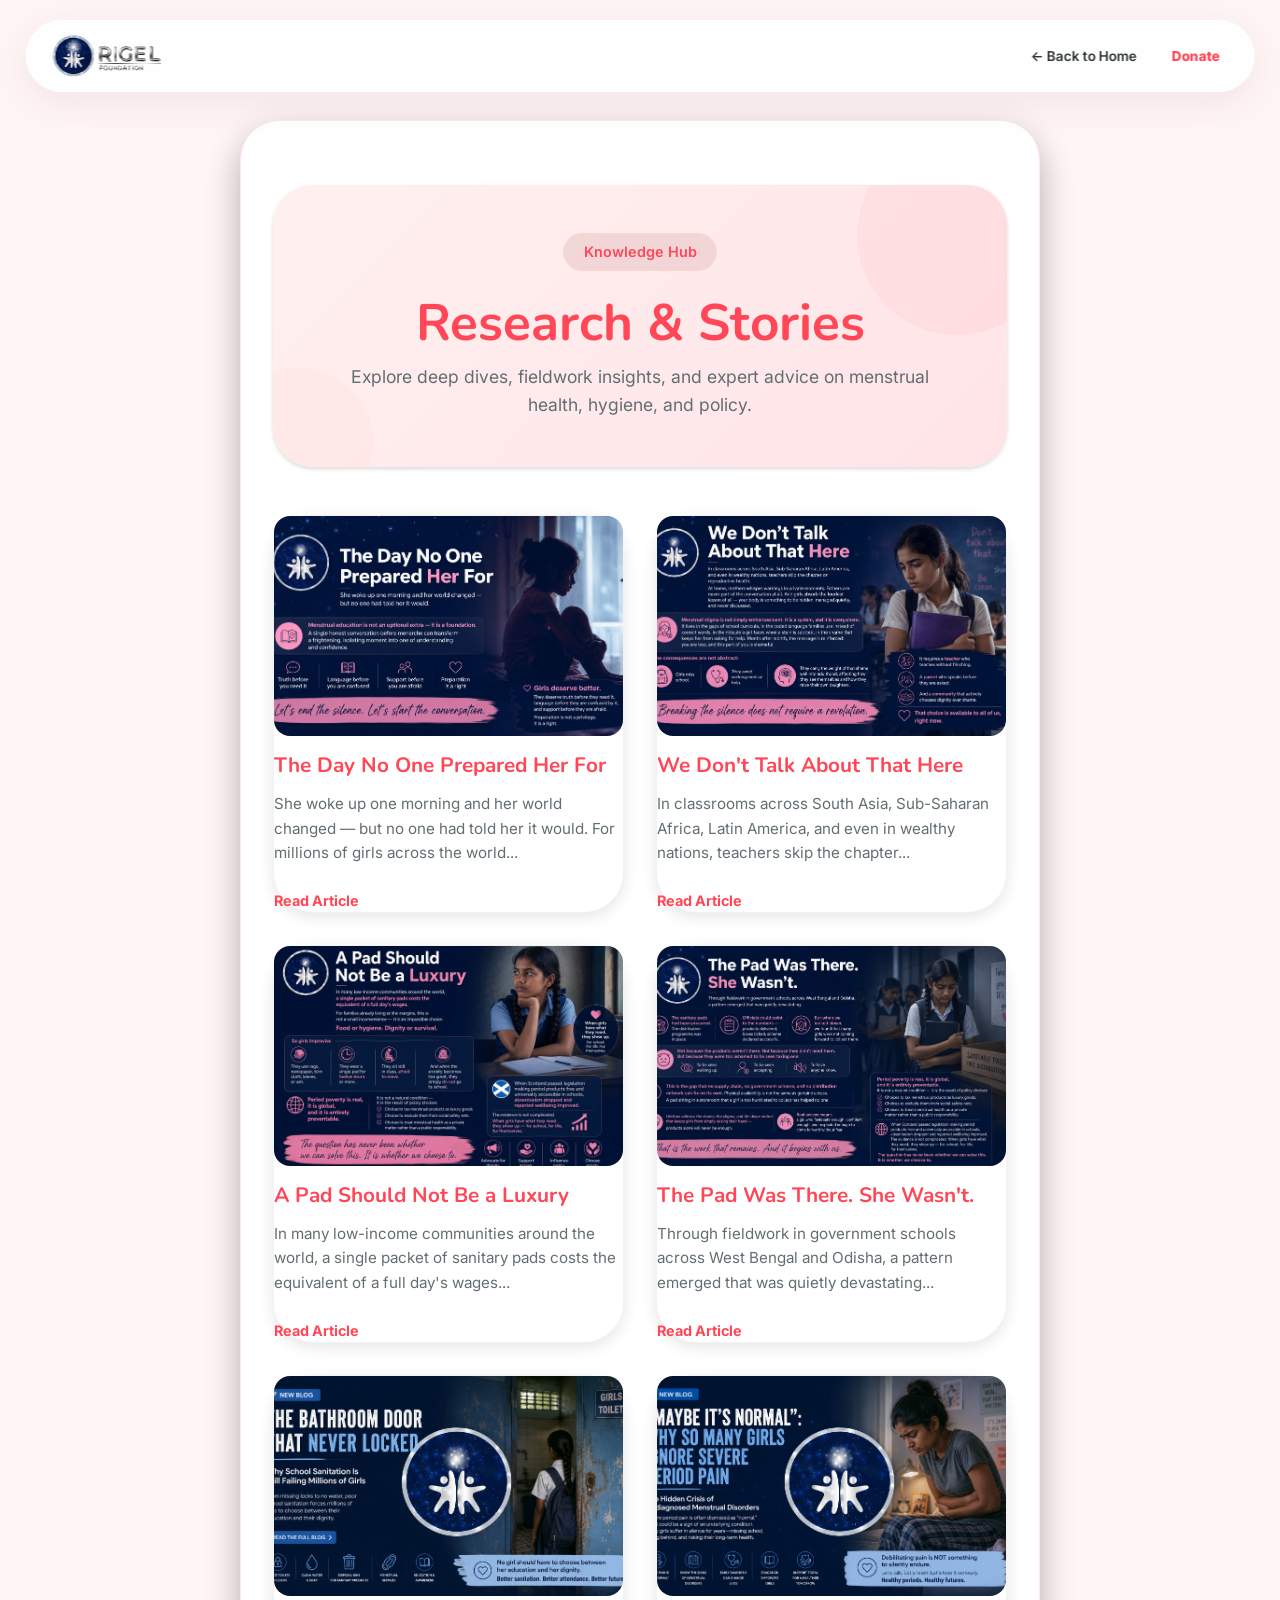
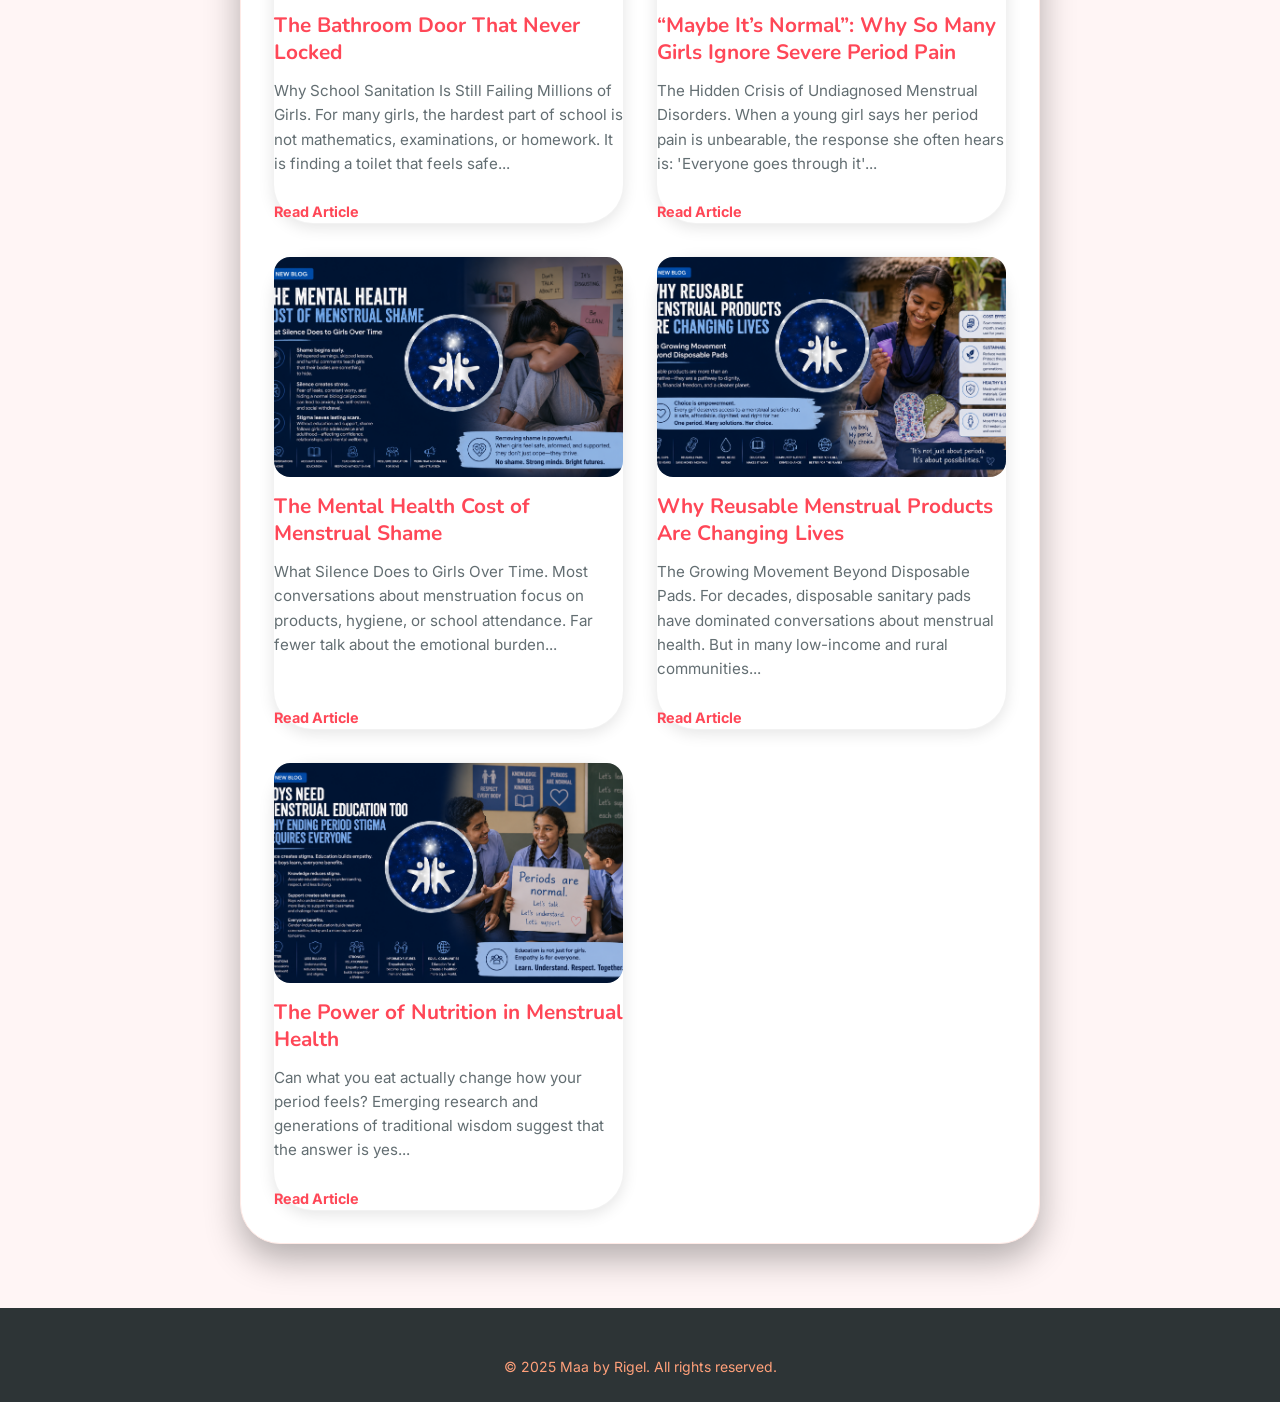
==== blog.html @ 603aa310 "Update website UI, content, and media assets" ====
<!DOCTYPE html>
<html lang="en">

<head>
  <meta charset="UTF-8">
  <meta name="viewport" content="width=device-width, initial-scale=1.0">
  <title>Blog | Maa by Rigel</title>
  <link rel="stylesheet" href="styles.css">
  <style>
    body {
      background-color: var(--color-bg);
      font-family: var(--font-family);
    }

    .blog-article {
      max-width: 800px;
      margin: 120px auto var(--space-16) auto;
      background: #fff;
      padding: var(--space-8);
      border-radius: var(--radius-xl);
      box-shadow: var(--shadow-md);
      border: 1px solid var(--red-200);
    }

    .back-link {
      display: inline-block;
      margin-bottom: var(--space-6);
      color: var(--color-text-muted);
      font-weight: 600;
      font-size: 0.95rem;
      text-decoration: none;
    }

    .back-link:hover {
      color: var(--color-crimson);
    }

    #blog-image {
      width: 100%;
      height: auto;
      max-height: 450px;
      object-fit: cover;
      border-radius: var(--radius-lg);
      margin-bottom: var(--space-6);
    }

    #blog-title {
      color: var(--color-crimson);
      font-family: var(--font-display);
      font-size: 2.5rem;
      margin-bottom: var(--space-6);
      line-height: 1.2;
    }

    #blog-content {
      line-height: 1.8;
      color: var(--color-text);
      font-size: 1.1rem;
    }

    #blog-content p {
      margin-bottom: 1.5rem;
    }

    #blog-content h3 {
      color: var(--color-crimson);
      margin-top: 2rem;
      margin-bottom: 1rem;
      font-family: var(--font-display);
    }

    #blog-content blockquote {
      border-left: 4px solid var(--color-crimson);
      margin: 2rem 0;
      font-style: italic;
      color: var(--red-900);
      font-size: 1.25rem;
      background: var(--red-50);
      padding: 1.5rem;
      border-radius: 0 var(--radius-lg) var(--radius-lg) 0;
    }

    #blog-content ul {
      margin-bottom: 1.5rem;
      padding-left: 2rem;
    }

    #blog-content li {
      margin-bottom: 0.5rem;
    }

    .drop-cap::first-letter {
      float: left;
      font-size: 3.5rem;
      line-height: 0.8;
      font-weight: 700;
      color: var(--color-crimson);
      margin-right: 0.5rem;
      margin-top: 0.2rem;
      font-family: var(--font-display);
    }

    .loading-state,
    .error-state {
      text-align: center;
      padding: var(--space-16) 0;
    }

    .error-state {
      display: none;
    }
  </style>
  <script src="https://unpkg.com/lucide@latest"></script>
</head>

<body>

  <!-- Header -->
  <header id="site-header">
    <div class="header-container">
      <a href="index.html" class="logo">
        <img src="media/Rigel%20Logo.png" alt="Rigel Logo" style="height: 64px; width: auto; object-fit: contain;">
      </a>
      <nav id="desktop-nav">
        <ul>
          <li><a href="index.html">← Back to Home</a></li>
          <li><a href="donate.html" style="color: var(--color-crimson); font-weight: 800;"><i data-lucide="heart"></i> Donate</a></li>
        </ul>
      </nav>
    </div>
  </header>

  <main>
    <article class="blog-article container">
      <a href="blog.html" id="back-to-home-link" class="back-link">← Back to All Blogs</a>

      <div id="loading" class="loading-state">
        <h2>Loading...</h2>
      </div>

      <div id="error-msg" class="error-state">
        <h2 style="color: var(--color-crimson);">Article Not Found</h2>
        <p>The blog post you're looking for doesn't exist or has been removed.</p>
        <a href="blog.html" class="btn btn-primary" style="margin-top: 1rem;">View All Blogs</a>
      </div>

      <!-- Single Blog View -->
      <div id="blog-container" style="display: none;">
        <img id="blog-image" src="" alt="Blog Cover">
        <h1 id="blog-title"></h1>
        <div id="blog-content"></div>
      </div>

      <!-- All Blogs List View -->
      <div id="all-blogs-container" style="display: none; padding-top: 2rem;">
        <div style="background: var(--gradient-hero); border-radius: var(--radius-xl); padding: var(--space-12) var(--space-6); text-align: center; margin-bottom: var(--space-12); position: relative; overflow: hidden; box-shadow: var(--shadow-sm);">
          <div style="position: relative; z-index: 2;">
            <span class="hero__badge"><i data-lucide="book-open"></i> Knowledge Hub</span>
            <h1 style="color: var(--red-800); font-family: var(--font-display); font-size: clamp(2rem, 4vw, 3.5rem); margin-bottom: var(--space-3); line-height: 1.1;">Research &amp; Stories</h1>
            <p style="color: var(--color-text-muted); font-size: 1.1rem; max-width: 600px; margin: 0 auto;">Explore deep dives, fieldwork insights, and expert advice on menstrual health, hygiene, and policy.</p>
          </div>
          <div style="position: absolute; top: -50px; right: -50px; width: 200px; height: 200px; background: rgba(255, 71, 87, 0.05); border-radius: 50%; z-index: 1;"></div>
          <div style="position: absolute; bottom: -50px; left: -50px; width: 150px; height: 150px; background: rgba(255, 160, 122, 0.05); border-radius: 50%; z-index: 1;"></div>
        </div>
        
        <div id="all-blogs-grid" style="display: grid; grid-template-columns: repeat(auto-fill, minmax(320px, 1fr)); gap: var(--space-8);">
        </div>
      </div>
    </article>
  </main>

  <!-- Footer -->
  <footer id="site-footer" style="background:var(--red-900); padding:3rem 0 1.5rem 0; color:var(--red-100);">
    <div class="container" style="text-align: center;">
      <p class="copyright">&copy; 2025 Maa by Rigel. All rights reserved.</p>
    </div>
  </footer>

  <script>
    document.addEventListener('DOMContentLoaded', async () => {
      // Use hash for routing (e.g., blog.html#1) because some local dev servers
      // drop query parameters during URL rewrites.
      const hashString = window.location.hash.substring(1);
      const blogId = parseInt(hashString);

      const loadingDiv = document.getElementById('loading');
      const errorDiv = document.getElementById('error-msg');
      const containerDiv = document.getElementById('blog-container');
      const allBlogsDiv = document.getElementById('all-blogs-container');
      const allBlogsGrid = document.getElementById('all-blogs-grid');
      const backLink = document.getElementById('back-to-home-link');

      try {
        const response = await fetch('data/blog.json');
        if (!response.ok) throw new Error('Failed to fetch blogs');

        const blogs = await response.json();

        // If no ID is provided, show ALL blogs
        if (!blogId || isNaN(blogId)) {
          backLink.style.display = 'none'; // Hide back link on main listing

          allBlogsGrid.innerHTML = blogs.map(blog => `
            <a href="blog.html#${blog.id}" onclick="setTimeout(() => window.location.reload(), 50)" class="card glassmorphism-card" style="text-align: left; text-decoration: none; display: flex; flex-direction: column; padding: var(--space-5);">
              <div style="overflow: hidden; border-radius: var(--radius-md); margin-bottom: var(--space-4);">
                <img src="${blog.image}" alt="${blog.title}" style="width: 100%; height: 220px; object-fit: cover; transition: transform 0.4s ease;" onmouseover="this.style.transform='scale(1.05)'" onmouseout="this.style.transform='scale(1)'">
              </div>
              <h3 style="color: var(--red-800); margin-bottom: 0.8rem; font-family: var(--font-display); font-size: 1.3rem; line-height: 1.3;">${blog.title}</h3>
              <p style="color: var(--color-text-muted); font-size: 0.95rem; margin-bottom: 1.5rem; flex-grow: 1; line-height: 1.6;">${blog.excerpt}</p>
              <div style="display: flex; align-items: center; gap: 0.5rem; font-weight: 700; color: var(--color-crimson); font-size: 0.9rem; margin-top: auto;">
                Read Article <span style="font-size: 1.2rem;"><i data-lucide="arrow-right"></i></span>
              </div>
            </a>
          `).join('');

          loadingDiv.style.display = 'none';
          allBlogsDiv.style.display = 'block';
          return;
        }

        // Show specific blog
        const blog = blogs.find(b => b.id === blogId);

        if (!blog) {
          loadingDiv.style.display = 'none';
          errorDiv.style.display = 'block';
          return;
        }

        // Populate content
        document.title = `${blog.title} | Maa by Rigel`;
        document.getElementById('blog-image').src = blog.image;
        document.getElementById('blog-image').alt = blog.title;
        document.getElementById('blog-title').textContent = blog.title;
        document.getElementById('blog-content').innerHTML = blog.content;

        loadingDiv.style.display = 'none';
        containerDiv.style.display = 'block';
      } catch (error) {
        console.error('Error loading blog:', error);
        loadingDiv.style.display = 'none';
        errorDiv.style.display = 'block';
      }
    });
  </script>
  <script>lucide.createIcons();</script>
</body>

</html>
---- styles.css ----
/* ===== 01. CSS Custom Properties — Warm & Playful Theme ===== */
@import url('https://fonts.googleapis.com/css2?family=Inter:wght@400;500;600;700;800;900&family=Nunito:wght@400;600;700;800;900&display=swap');

:root {
  /* Brighter, friendlier colors for children */
  --color-crimson: #FF4757;
  /* Watermelon/Cherry Red - very warm and catchy */
  --color-sand: #FFA07A;
  /* Soft Salmon/Peach */
  --color-pearl: #FFF5F5;
  /* Very soft pink-tinted white */
  --color-obsidian: #2D3436;
  /* Softer black */

  /* Map old red variables to new playful theme */
  --red-900: #2D3436;
  --red-800: #FF4757;
  --red-700: #FF6B81;
  --red-600: #FFA07A;
  --red-500: #FFA07A;
  --red-400: #FFA07A;
  --red-300: #FFD4CC;
  --red-200: #FFEAE6;
  --red-100: #FFF5F5;
  --red-50: #FFF9F9;

  --color-primary: var(--color-crimson);
  --color-primary-dark: #FF1E3C;
  --color-primary-light: #FF6B81;
  --color-accent: var(--color-sand);

  --color-bg: var(--color-pearl);
  --color-surface: #ffffff;
  --color-text: var(--color-obsidian);
  --color-text-muted: #636E72;
  --color-border: #FFEAE6;
  --color-success: #2ED573;
  --color-secondary: #1E90FF;
  /* Friendly Blue */

  --gradient-hero: linear-gradient(135deg, #FFF0F0 0%, #FFE4E6 100%);
  --gradient-primary: linear-gradient(135deg, #FF4757, #FF6B81);
  --gradient-dark: linear-gradient(135deg, #2D3436, #636E72);
  --gradient-card: linear-gradient(145deg, #ffffff, #FFF9F9);

  --font-family: 'Inter', system-ui, sans-serif;
  --font-display: 'Nunito', sans-serif;
  /* Super friendly, rounded font */

  --space-1: 0.25rem;
  --space-2: 0.5rem;
  --space-3: 0.75rem;
  --space-4: 1rem;
  --space-6: 1.5rem;
  --space-8: 2rem;
  --space-12: 3rem;
  --space-16: 4rem;

  --radius-sm: 0.5rem;
  --radius-md: 1rem;
  --radius-lg: 1.5rem;
  --radius-xl: 2.5rem;
  --radius-full: 9999px;
  /* More rounded, bubbly corners */

  --shadow-sm: 0 2px 4px rgba(0, 0, 0, .15);
  --shadow-md: 0 15px 35px rgba(0, 0, 0, .3);
  --shadow-hover: 0 25px 50px rgba(0, 0, 0, .45), 0 0 25px rgba(255, 71, 87, 0.3);
  --shadow-card: 0 4px 15px rgba(0, 0, 0, .1);

  --transition-fast: 150ms ease;
  --transition-base: 300ms ease;
}

/* ===== 02. Reset & Base ===== */
*,
*::before,
*::after {
  margin: 0;
  padding: 0;
  box-sizing: border-box;
}

html {
  scroll-behavior: smooth;
  font-family: var(--font-family);
  color: var(--color-text);
  background-color: var(--color-bg);
  line-height: 1.6;
}

body {
  overflow-x: hidden;
}

a {
  text-decoration: none;
  color: inherit;
}

ul {
  list-style: none;
}

img,
svg {
  max-width: 100%;
  display: inline-block;
  vertical-align: middle;
}

.container {
  max-width: 1200px;
  margin: 0 auto;
  padding: 0 var(--space-4);
}

.section {
  padding: 5.5rem 0;
  scroll-margin-top: 160px;
}

.bg-soft {
  background-color: var(--red-50);
}

.bg-primary {
  background: var(--gradient-dark);
  color: #fff;
}

.bg-red-light {
  background-color: var(--red-100);
}

.text-white {
  color: #fff;
}

.hidden {
  display: none !important;
}

/* ===== 03. Typography ===== */
h1,
h2,
h3,
h4 {
  font-weight: 700;
  line-height: 1.2;
  margin-bottom: var(--space-4);
}

h1 {
  font-family: var(--font-display);
  font-size: clamp(2.2rem, 5vw, 4rem);
  color: var(--red-800);
}

h2 {
  font-size: clamp(1.75rem, 4vw, 2.75rem);
  color: var(--color-text);
  text-align: center;
}

h3 {
  font-size: 1.25rem;
}

.section-title {
  margin-bottom: var(--space-2);
}

.section-subtitle {
  text-align: center;
  color: var(--color-text-muted);
  max-width: 650px;
  margin: 0 auto var(--space-8) auto;
  font-size: 1.1rem;
}

.link-source {
  display: block;
  text-align: center;
  color: var(--color-primary);
  font-weight: 600;
  margin-bottom: var(--space-8);
  font-size: 0.9rem;
}

.link-source:hover {
  text-decoration: underline;
}

/* ===== 04. Buttons ===== */
.btn {
  display: inline-flex;
  align-items: center;
  justify-content: center;
  padding: 0.875rem 1.75rem;
  border-radius: var(--radius-full);
  font-family: var(--font-display);
  font-weight: 700;
  cursor: pointer;
  transition: all 0.4s cubic-bezier(0.175, 0.885, 0.32, 1.275);
  border: none;
  font-size: 1.1rem;
  gap: 0.5rem;
  letter-spacing: 0.5px;
}

.btn-primary {
  background: var(--gradient-primary);
  color: #fff;
  box-shadow: var(--shadow-md);
}

.btn-primary:hover {
  transform: translateY(-4px) scale(1.05);
  box-shadow: var(--shadow-hover);
}

.btn-secondary {
  background: var(--color-secondary);
  color: #fff;
  box-shadow: var(--shadow-sm);
}

.btn-secondary:hover {
  background: #187BCD;
  transform: translateY(-4px) scale(1.05);
  box-shadow: var(--shadow-md);
}

.btn-ghost {
  background: transparent;
  color: var(--color-primary);
  border: 2px solid var(--color-primary);
}

.btn-ghost:hover {
  background: var(--color-primary);
  color: #fff;
}

.btn-white {
  background: #fff;
  color: var(--red-700);
  font-weight: 700;
}

.btn-white:hover {
  background: var(--red-50);
  transform: translateY(-2px);
  box-shadow: var(--shadow-md);
}

.btn-sm {
  padding: 0.45rem 1rem;
  font-size: 0.875rem;
}

/* ===== 05. Badge ===== */
.badge {
  display: inline-block;
  padding: 0.25rem 0.75rem;
  background: var(--red-100);
  border-radius: var(--radius-full);
  font-size: 0.8rem;
  font-weight: 600;
  color: var(--red-700);
  box-shadow: var(--shadow-sm);
}

/* Utilities */
.mt-4 {
  margin-top: var(--space-8);
}

.mt-6 {
  margin-top: var(--space-12);
}

.text-center {
  text-align: center;
}

/* ===== 06. Glass / Cards ===== */
.glass-panel {
  background: rgba(255, 255, 255, .12);
  backdrop-filter: blur(14px);
  -webkit-backdrop-filter: blur(14px);
  border: 1px solid rgba(255, 255, 255, .25);
  border-radius: var(--radius-lg);
  padding: var(--space-6);
  box-shadow: 0 8px 32px rgba(127, 29, 29, .2);
}

.glassmorphism-card {
  background: rgba(255, 255, 255, .85);
  backdrop-filter: blur(10px);
  -webkit-backdrop-filter: blur(10px);
  border: 1px solid rgba(255, 255, 255, .6);
  box-shadow: 0 4px 20px rgba(220, 38, 38, .08);
}

.glassmorphism-card:hover {
  background: #fff;
  transform: translateY(-8px) scale(1.02);
  box-shadow: var(--shadow-hover);
}

.grid {
  display: grid;
  grid-template-columns: repeat(auto-fit, minmax(300px, 1fr));
  gap: 2.5rem;
}

.card {
  background: var(--color-surface);
  border-radius: var(--radius-xl);
  padding: var(--space-8);
  box-shadow: var(--shadow-card);
  transition: all 0.4s cubic-bezier(0.175, 0.885, 0.32, 1.275);
  border: 1px solid rgba(0, 0, 0, 0.05);
}

.card:hover {
  transform: translateY(-8px);
  box-shadow: 0 20px 40px rgba(113, 0, 20, 0.12);
  border-color: rgba(179, 143, 111, 0.3);
}

/* Gradient Text Utility */
.text-gradient,
.section-title {
  background: linear-gradient(135deg, var(--color-crimson), #e63946);
  -webkit-background-clip: text;
  -webkit-text-fill-color: transparent;
}

/* Floating Animation Utility */
@keyframes softFloat {
  0% {
    transform: translateY(0px);
  }

  50% {
    transform: translateY(-8px);
  }

  100% {
    transform: translateY(0px);
  }
}

.float-anim,
.glance-icon,
.join-icon,
.pillar-icon {
  animation: softFloat 4s ease-in-out infinite;
}

/* Pulse Button Glow */
@keyframes pulseGlow {
  0% {
    box-shadow: 0 0 0 0 rgba(113, 0, 20, 0.4);
  }

  70% {
    box-shadow: 0 0 0 15px rgba(113, 0, 20, 0);
  }

  100% {
    box-shadow: 0 0 0 0 rgba(113, 0, 20, 0);
  }
}

.btn-primary.pulse {
  animation: pulseGlow 2.5s infinite;
}

.icon-wrap {
  font-size: 2.75rem;
  margin-bottom: var(--space-4);
  text-align: center;
}

/* ===== 07. Header (Floating Pill) ===== */
#site-header {
  position: fixed;
  top: 20px;
  left: 50%;
  transform: translateX(-50%);
  width: 96%;
  max-width: 1450px;
  background: rgba(255, 255, 255, 0.85);
  backdrop-filter: blur(20px);
  -webkit-backdrop-filter: blur(20px);
  z-index: 1000;
  box-shadow: 0 10px 40px rgba(113, 0, 20, 0.08);
  border: 1px solid rgba(255, 255, 255, 0.6);
  border-radius: 50px;
  transition: all var(--transition-base);
}

.header-container {
  display: flex;
  align-items: center;
  justify-content: space-between;
  height: 70px;
  padding: 0 var(--space-6);
}

.logo {
  display: flex;
  align-items: center;
  gap: var(--space-2);
  font-size: 1.3rem;
  font-weight: 800;
  color: var(--red-700);
  font-family: var(--font-display);
  flex-shrink: 0;
}

.logo svg {
  color: var(--red-600);
}

#desktop-nav ul {
  list-style: none;
  display: flex;
  gap: 1rem;
  margin: 0;
  padding: 0;
  align-items: center;
  white-space: nowrap;
}

#desktop-nav a {
  text-decoration: none;
  color: var(--color-obsidian);
  font-weight: 600;
  font-size: 0.85rem;
  transition: color var(--transition-base);
  padding: 0.4rem 0.6rem;
  border-radius: 20px;
}

#desktop-nav a:hover,
#desktop-nav a.active-nav-link {
  color: var(--color-crimson);
  background: var(--red-50);
}

#desktop-nav a.nav-highlight {
  color: #fff;
  background: var(--gradient-primary);
  padding: 0.4rem 1.2rem;
  border-radius: var(--radius-full);
  box-shadow: var(--shadow-sm);
  margin-left: 0.5rem;
}

#desktop-nav a.nav-highlight:hover {
  transform: translateY(-2px);
  box-shadow: var(--shadow-md);
  background: var(--color-crimson);
}

.header-controls {
  display: flex;
  align-items: center;
  gap: var(--space-4);
  flex-shrink: 0;
}

#lang-selector {
  padding: 0.4rem 1rem;
  border-radius: 20px;
  border: 1px solid var(--red-200);
  background: rgba(255, 255, 255, 0.8);
  font-family: inherit;
  font-size: 0.9rem;
  font-weight: 600;
  cursor: pointer;
  outline: none;
  color: var(--color-crimson);
  transition: all var(--transition-fast);
}

#lang-selector:hover {
  background: var(--red-50);
  border-color: var(--color-crimson);
}

#menu-toggle {
  display: none;
  background: none;
  border: none;
  cursor: pointer;
  width: 30px;
  height: 24px;
  position: relative;
  z-index: 1001;
}

#menu-toggle .bar {
  display: block;
  width: 100%;
  height: 2px;
  background-color: var(--red-700);
  transition: all var(--transition-base);
  position: absolute;
  left: 0;
  border-radius: 2px;
}

#menu-toggle .bar:nth-child(1) {
  top: 0;
}

#menu-toggle .bar:nth-child(2) {
  top: 11px;
}

#menu-toggle .bar:nth-child(3) {
  top: 22px;
}

#menu-toggle[aria-expanded="true"] .bar:nth-child(1) {
  transform: rotate(45deg);
  top: 11px;
}

#menu-toggle[aria-expanded="true"] .bar:nth-child(2) {
  opacity: 0;
}

#menu-toggle[aria-expanded="true"] .bar:nth-child(3) {
  transform: rotate(-45deg);
  top: 11px;
}

#mobile-menu {
  position: fixed;
  top: 100px;
  left: 20px;
  width: calc(100% - 40px);
  max-height: calc(100vh - 120px);
  overflow-y: auto;
  background: rgba(255, 255, 255, 0.95);
  backdrop-filter: blur(20px);
  padding: var(--space-8);
  flex-direction: column;
  gap: var(--space-6);
  box-shadow: var(--shadow-hover);
  border: 1px solid rgba(255, 255, 255, 0.6);
  border-radius: 24px;
  z-index: 999;
}

#mobile-menu:not(.hidden) {
  display: flex;
}

#mobile-menu a {
  font-size: 1.5rem;
  font-weight: 700;
  color: var(--red-800);
  text-align: center;
}

/* ===== 08. Hero ===== */
.hero {
  min-height: 100vh;
  display: flex;
  align-items: center;
  justify-content: center;
  text-align: center;
  background: var(--gradient-hero);
  padding-top: 100px;
  padding-bottom: 6rem;
  /* Space for SVG wave */
  position: relative;
  overflow: hidden;
}

.hero::before {
  content: '';
  position: absolute;
  inset: 0;
  background: radial-gradient(ellipse 80% 60% at 50% 0%, rgba(220, 38, 38, .08) 0%, transparent 70%);
  pointer-events: none;
}

.custom-shape-divider-bottom {
  position: absolute;
  bottom: 0;
  left: 0;
  width: 100%;
  overflow: hidden;
  line-height: 0;
  transform: rotate(180deg);
}

.custom-shape-divider-bottom svg {
  position: relative;
  display: block;
  width: calc(100% + 1.3px);
  height: 90px;
}

.custom-shape-divider-bottom .shape-fill {
  fill: var(--color-bg);
}

/* floating petals */
.hero-shapes {
  position: absolute;
  inset: 0;
  pointer-events: none;
  overflow: hidden;
}

.shape {
  position: absolute;
  border-radius: var(--radius-full);
  opacity: 0.6;
  filter: blur(40px);
  animation: floatPlayful 8s ease-in-out infinite;
}

.shape-1 {
  width: 320px;
  height: 320px;
  background: var(--color-crimson);
  top: -80px;
  left: -60px;
  animation-delay: 0s;
}

.shape-2 {
  width: 200px;
  height: 200px;
  background: var(--color-sand);
  bottom: 10%;
  right: -40px;
  animation-delay: 2s;
}

.shape-3 {
  width: 140px;
  height: 140px;
  background: var(--color-secondary);
  top: 30%;
  right: 15%;
  animation-delay: 4s;
}

@keyframes floatPlayful {

  0%,
  100% {
    transform: translateY(0) rotate(0deg) scale(1);
  }

  50% {
    transform: translateY(-25px) rotate(8deg) scale(1.1);
  }
}

.hero__content {
  max-width: 820px;
  padding: 0 var(--space-4);
  position: relative;
  z-index: 1;
}

.hero__badge {
  display: inline-block;
  padding: 0.4rem 1.2rem;
  background: rgba(127, 29, 29, .1);
  border: 1px solid var(--red-300);
  border-radius: var(--radius-full);
  font-size: 0.9rem;
  font-weight: 600;
  color: var(--red-800);
  margin-bottom: var(--space-6);
  backdrop-filter: blur(4px);
}

.hero__subtext {
  font-size: 1.2rem;
  color: var(--color-text-muted);
  margin-bottom: var(--space-8);
  max-width: 620px;
  margin-left: auto;
  margin-right: auto;
}

.hero__cta {
  display: flex;
  flex-wrap: wrap;
  gap: var(--space-4);
  justify-content: center;
  margin-bottom: var(--space-8);
}

.hero__tagline {
  display: flex;
  justify-content: center;
  align-items: center;
  gap: 0.5rem;
  font-weight: 600;
  color: var(--red-700);
  font-size: 1.05rem;
}

.hero__tagline svg {
  fill: currentColor;
}

/* stats strip */
.hero-stats {
  display: flex;
  flex-wrap: wrap;
  justify-content: center;
  gap: 2.5rem;
  margin-top: var(--space-12);
  padding: 2rem 1.5rem;
  background: rgba(255, 255, 255, .7);
  border-radius: var(--radius-xl);
  backdrop-filter: blur(8px);
  border: 1px solid var(--red-200);
}

.hero-stat {
  text-align: center;
  min-width: 140px;
}

.hero-stat-num {
  font-size: 2rem;
  font-weight: 800;
  color: var(--red-700);
  font-family: var(--font-display);
  line-height: 1;
}

.hero-stat-label {
  font-size: 0.8rem;
  color: var(--color-text-muted);
  font-weight: 500;
  margin-top: 0.2rem;
}

/* ===== 09. PDF Insights Section ===== */
.insights-pdf-section {
  padding: var(--space-16) 0;
  background: #fff;
}

.insights-tabs {
  display: flex;
  flex-wrap: wrap;
  gap: var(--space-2);
  justify-content: center;
  margin-bottom: var(--space-8);
}

.tab-btn {
  padding: 0.6rem 1.4rem;
  border-radius: var(--radius-full);
  border: 2px solid var(--red-300);
  background: #fff;
  color: var(--red-700);
  font-weight: 600;
  font-size: 0.9rem;
  cursor: pointer;
  transition: all var(--transition-base);
}

.tab-btn:hover {
  background: #fff;
  color: var(--color-crimson);
  border-color: var(--color-crimson);
  box-shadow: var(--shadow-sm);
}

.tab-panel {
  display: none;
}

.tab-panel.active {
  display: block;
}

.pdf-insight-hero {
  background: var(--gradient-primary);
  border-radius: var(--radius-xl);
  padding: var(--space-12) var(--space-8);
  color: #fff;
  margin-bottom: var(--space-8);
  position: relative;
  overflow: hidden;
}

.pdf-insight-hero::after {
  content: '';
  position: absolute;
  right: -60px;
  top: -60px;
  width: 280px;
  height: 280px;
  background: rgba(255, 255, 255, .08);
  border-radius: 50%;
}

.pdf-insight-hero h3 {
  font-family: var(--font-display);
  font-size: clamp(1.5rem, 3vw, 2.2rem);
  color: #fff;
  margin-bottom: var(--space-4);
}

.pdf-insight-hero p {
  font-size: 1.1rem;
  opacity: .9;
  max-width: 700px;
  line-height: 1.8;
}

.stats-row {
  display: grid;
  grid-template-columns: repeat(auto-fit, minmax(180px, 1fr));
  gap: var(--space-4);
  margin: var(--space-8) 0;
}

.stat-bubble {
  background: var(--red-50);
  border: 2px solid var(--red-200);
  border-radius: var(--radius-lg);
  padding: var(--space-6);
  text-align: center;
  transition: all var(--transition-base);
}

.stat-bubble:hover {
  border-color: var(--red-500);
  transform: translateY(-4px);
  box-shadow: var(--shadow-card);
}

.stat-bubble .stat-num {
  font-size: 2.5rem;
  font-weight: 900;
  color: var(--red-700);
  font-family: var(--font-display);
  line-height: 1;
  margin-bottom: 0.4rem;
}

.stat-bubble .stat-label {
  font-size: 0.85rem;
  color: var(--color-text-muted);
  font-weight: 500;
  line-height: 1.4;
}

.insights-cards-grid {
  display: grid;
  grid-template-columns: repeat(auto-fit, minmax(320px, 1fr));
  gap: 2rem;
  margin-bottom: var(--space-8);
}

.insight-card {
  border-left: 4px solid var(--red-400);
  background: #fff;
  border-radius: var(--radius-md);
  padding: var(--space-6);
  box-shadow: var(--shadow-card);
  transition: all var(--transition-base);
  border: 1px solid rgba(0, 0, 0, 0.04);
  border-left-width: 4px;
}

.insight-card:hover {
  transform: translateY(-4px);
  box-shadow: var(--shadow-md);
  border-left-color: var(--red-600);
}

.insight-card h4 {
  color: var(--red-800);
  font-size: 1rem;
  margin-bottom: var(--space-2);
}

.insight-card p {
  color: var(--color-text-muted);
  font-size: 0.92rem;
  line-height: 1.7;
}

.quote-block {
  background: var(--red-50);
  border-left: 5px solid var(--red-600);
  border-radius: 0 var(--radius-lg) var(--radius-lg) 0;
  padding: var(--space-6) var(--space-8);
  margin: var(--space-8) 0;
  position: relative;
}

.quote-block::before {
  content: '"';
  font-size: 5rem;
  color: var(--red-200);
  position: absolute;
  top: -10px;
  left: 20px;
  line-height: 1;
  font-family: Georgia, serif;
}

.quote-block p {
  font-size: 1.15rem;
  font-style: italic;
  color: var(--red-900);
  padding-left: var(--space-4);
  line-height: 1.8;
}

.pdf-download-bar {
  background: var(--gradient-dark);
  border-radius: var(--radius-xl);
  padding: var(--space-6) var(--space-8);
  color: #fff;
  display: flex;
  align-items: center;
  justify-content: space-between;
  flex-wrap: wrap;
  gap: var(--space-4);
  margin-top: var(--space-8);
}

.pdf-download-bar h4 {
  font-size: 1.1rem;
  color: #fff;
  margin: 0;
}

.pdf-download-bar p {
  font-size: 0.85rem;
  opacity: .8;
  margin: 0;
}

/* ===== 10. Learn Cards ===== */
.learn-card h3 {
  color: var(--red-700);
  margin-bottom: var(--space-2);
}

/* ===== 11. Tracker ===== */
.tracker-card {
  max-width: 600px;
  margin: 0 auto;
  text-align: center;
}

.form-group {
  margin-bottom: var(--space-4);
  text-align: left;
}

.form-group label {
  display: block;
  margin-bottom: var(--space-2);
  font-weight: 500;
  color: var(--red-800);
}

.form-group input,
.form-group select,
.qa-form textarea,
.qa-form select {
  width: 100%;
  padding: 0.75rem;
  border: 2px solid var(--red-200);
  border-radius: var(--radius-md);
  font-family: inherit;
  font-size: 1rem;
  outline: none;
  transition: border-color var(--transition-fast);
}

.form-group input:focus,
.qa-form textarea:focus,
.qa-form select:focus {
  border-color: var(--red-500);
}

.result-box {
  padding: var(--space-4);
  background: var(--red-50);
  border-radius: var(--radius-md);
  border: 1px solid var(--red-200);
}

.highlight-date {
  font-size: 2rem;
  font-weight: 700;
  color: var(--red-700);
  margin: var(--space-2) 0;
}

.countdown {
  font-size: 1.1rem;
  color: var(--color-text-muted);
}

#days-countdown {
  font-weight: 700;
  color: var(--red-600);
}

/* ===== 12. Q&A ===== */
.qa-form {
  max-width: 700px;
  margin: 0 auto var(--space-8) auto;
}

.qa-controls {
  display: flex;
  gap: var(--space-4);
  margin-top: var(--space-4);
  justify-content: flex-end;
}

.qa-controls select {
  width: auto;
}

.qa-list {
  max-width: 700px;
  margin: 0 auto;
  display: flex;
  flex-direction: column;
  gap: var(--space-4);
}

.qa-card {
  background: #fff;
  border-radius: var(--radius-md);
  padding: var(--space-4);
  box-shadow: var(--shadow-card);
  border-left: 4px solid var(--red-500);
}

.qa-meta {
  display: flex;
  justify-content: space-between;
  margin-bottom: var(--space-2);
  font-size: 0.875rem;
  color: var(--color-text-muted);
}

.qa-question {
  font-weight: 600;
  margin-bottom: var(--space-2);
  color: var(--red-900);
}

.qa-answer {
  padding-top: var(--space-2);
  border-top: 1px dashed var(--red-200);
  color: var(--color-text-muted);
  font-style: italic;
}

/* ===== 13. Impact ===== */
.impact-grid {
  display: grid;
  grid-template-columns: repeat(auto-fit, minmax(200px, 1fr));
  gap: var(--space-6);
  text-align: center;
  margin-bottom: var(--space-8);
}

.impact-card .counter {
  font-size: 4rem;
  font-weight: 800;
  margin-bottom: var(--space-2);
  color: #fff;
  font-family: var(--font-display);
  text-shadow: 0 4px 12px rgba(0, 0, 0, .2);
}

.impact-card p {
  font-size: 1.1rem;
  font-weight: 600;
  color: #fff;
  opacity: .95;
}

.progress-container {
  max-width: 600px;
  margin: 0 auto;
}

.progress-row {
  margin-bottom: var(--space-4);
}

.progress-row span {
  display: block;
  margin-bottom: var(--space-2);
  font-weight: 500;
  color: #fff;
}

.progress-bar-wrap {
  width: 100%;
  height: 24px;
  background: rgba(255, 255, 255, .2);
  border-radius: var(--radius-full);
  overflow: hidden;
}

.progress-bar {
  height: 100%;
  background: #fff;
  color: var(--red-700);
  display: flex;
  align-items: center;
  padding-left: var(--space-4);
  font-size: 0.875rem;
  font-weight: 700;
  border-radius: var(--radius-full);
  transition: width 1.2s ease-out;
}

/* ===== Our Impact At a Glance ===== */
.impact-glance-grid {
  display: grid;
  grid-template-columns: repeat(auto-fit, minmax(280px, 1fr));
  gap: var(--space-6);
  margin-top: var(--space-8);
  margin-bottom: var(--space-8);
}

.glance-card {
  background: var(--color-surface);
  border: 1px solid var(--red-200);
  border-radius: var(--radius-xl);
  padding: var(--space-8) var(--space-5);
  text-align: center;
  transition: transform var(--transition-base), box-shadow var(--transition-base);
}

.glance-card:hover {
  transform: translateY(-5px);
  box-shadow: var(--shadow-md);
  border-color: var(--color-sand);
}

.glance-icon {
  font-size: 2.8rem;
  margin-bottom: var(--space-4);
}

.glance-num {
  display: inline-block;
  font-size: 3.5rem;
  font-weight: 800;
  color: var(--color-obsidian);
  font-family: var(--font-display);
  line-height: 1;
}

.glance-title {
  color: var(--color-crimson);
  font-size: 1.15rem;
  margin-top: var(--space-4);
  margin-bottom: var(--space-3);
  font-weight: 700;
}

.glance-desc {
  color: var(--color-text-muted);
  font-size: 0.95rem;
  line-height: 1.6;
}

/* ===== Timeline ===== */
.timeline-container {
  position: relative;
  max-width: 800px;
  margin: var(--space-8) auto 0;
  padding-left: var(--space-6);
}

.timeline-container::before {
  content: '';
  position: absolute;
  top: 0;
  left: 15px;
  height: 100%;
  width: 4px;
  background: var(--red-200);
  border-radius: 4px;
}

.timeline-item {
  position: relative;
  margin-bottom: var(--space-8);
}

.timeline-item:last-child {
  margin-bottom: 0;
}

.timeline-dot {
  position: absolute;
  left: -calc(var(--space-6) + 7px);
  top: 24px;
  width: 18px;
  height: 18px;
  background: var(--color-crimson);
  border: 4px solid var(--color-surface);
  border-radius: 50%;
  z-index: 2;
  box-shadow: 0 0 0 4px var(--red-100);
}

.timeline-content {
  padding: var(--space-6);
  background: var(--color-surface);
  position: relative;
}

.timeline-content::before {
  content: '';
  position: absolute;
  top: 24px;
  left: -10px;
  border-width: 10px 10px 10px 0;
  border-style: solid;
  border-color: transparent var(--color-surface) transparent transparent;
}

.timeline-content h3 {
  color: var(--color-crimson);
  margin-bottom: var(--space-2);
  font-family: var(--font-display);
}

.timeline-date {
  color: var(--color-sand);
  font-weight: 700;
  font-size: 0.9rem;
  margin-bottom: var(--space-3);
  display: inline-block;
  background: var(--red-50);
  padding: 0.2rem 0.6rem;
  border-radius: var(--radius-full);
}

/* ===== 14. Research Cards ===== */
.research-card {
  text-align: center;
}

.research-card h3 {
  color: var(--red-800);
  margin-bottom: var(--space-2);
}

/* ===== 15. Team ===== */
.team-grid {
  display: grid;
  grid-template-columns: repeat(auto-fit, minmax(250px, 1fr));
  gap: var(--space-6);
}

.team-card {
  text-align: center;
}

.avatar {
  width: 160px;
  height: 160px;
  border-radius: 50%;
  margin: 0 auto var(--space-4) auto;
  border: 4px solid var(--color-pearl);
  box-shadow: var(--shadow-md);
  position: relative;
  overflow: hidden;
}

.avatar img {
  width: 100%;
  height: 100%;
  object-fit: cover;
  transition: transform var(--transition-base);
}

.team-card:hover .avatar img {
  transform: scale(1.1);
}

.bg-1 {
  background: var(--gradient-primary);
}

.bg-2 {
  background: linear-gradient(135deg, #991b1b, #c2410c);
}

.bg-3 {
  background: linear-gradient(135deg, #7f1d1d, #be123c);
}

.role {
  color: var(--color-text-muted);
  font-size: 0.9rem;
}

/* ===== 16. Schemes ===== */
.scheme-card .badge {
  margin-bottom: var(--space-3);
}

/* ===== 17. Footer ===== */
#site-footer {
  background: var(--red-900);
  padding: var(--space-12) 0 var(--space-6) 0;
  color: var(--red-100);
}

.footer-grid {
  display: grid;
  grid-template-columns: repeat(auto-fit, minmax(250px, 1fr));
  gap: var(--space-8);
  margin-bottom: var(--space-8);
}

.footer-col h4 {
  margin-bottom: var(--space-4);
  color: #fff;
}

.footer-col p {
  color: var(--red-200);
  font-size: 0.95rem;
}

.footer-col a {
  color: var(--red-300);
}

.footer-col a:hover {
  color: #fff;
}

.footer-bottom {
  text-align: center;
  padding-top: var(--space-6);
  border-top: 1px solid var(--red-800);
}

.disclaimer {
  font-size: 0.875rem;
  color: var(--red-300);
  margin-bottom: var(--space-2);
  padding: var(--space-4);
  background: rgba(255, 255, 255, .05);
  border-radius: var(--radius-md);
  display: inline-block;
}

.copyright {
  font-size: 0.875rem;
  color: var(--red-400);
}

/* ===== 18. Animations ===== */
.fade-in-up {
  opacity: 0;
  transform: translateY(30px);
  transition: opacity 0.8s ease-out, transform 0.8s ease-out;
}

.fade-in-up.visible {
  opacity: 1;
  transform: translateY(0);
}

@keyframes pulse-ring {
  0% {
    transform: scale(.95);
    box-shadow: 0 0 0 0 rgba(220, 38, 38, .4);
  }

  70% {
    transform: scale(1);
    box-shadow: 0 0 0 14px rgba(220, 38, 38, 0);
  }

  100% {
    transform: scale(.95);
    box-shadow: 0 0 0 0 rgba(220, 38, 38, 0);
  }
}

.pulse {
  animation: pulse-ring 2s ease-out infinite;
}

@keyframes ping {

  75%,
  100% {
    transform: scale(2.5);
    opacity: 0;
  }
}

/* ===== 13. Leader / Featured Person Card ===== */
.leader-card {
  display: grid;
  grid-template-columns: 280px 1fr;
  gap: var(--space-8);
  background: #fff;
  border: 1px solid var(--red-200);
  border-radius: var(--radius-xl);
  padding: var(--space-8);
  box-shadow: var(--shadow-hover);
  margin-bottom: var(--space-12);
  position: relative;
  overflow: hidden;
}

.leader-card::before {
  content: '';
  position: absolute;
  top: 0;
  left: 0;
  right: 0;
  height: 5px;
  background: var(--gradient-primary);
}

.leader-card::after {
  content: '';
  position: absolute;
  top: -60px;
  right: -60px;
  width: 200px;
  height: 200px;
  background: var(--red-100);
  border-radius: 50%;
  opacity: 0.5;
}

.leader-card__visual {
  display: flex;
  flex-direction: column;
  align-items: center;
  gap: var(--space-4);
  position: relative;
  z-index: 1;
}

.leader-avatar-ring {
  width: 180px;
  height: 180px;
  border-radius: var(--radius-full);
  padding: 5px;
  background: var(--gradient-primary);
  box-shadow: 0 0 0 6px var(--red-100), var(--shadow-hover);
  animation: pulse-ring 3s ease-out infinite;
}

.leader-avatar {
  width: 100%;
  height: 100%;
  border-radius: var(--radius-full);
  background: var(--gradient-dark);
  display: flex;
  align-items: center;
  justify-content: center;
  font-size: 3.5rem;
  font-weight: 900;
  color: #fff;
  font-family: var(--font-display);
  letter-spacing: -1px;
}

.leader-badge-row {
  display: flex;
  flex-direction: column;
  gap: var(--space-2);
  align-items: center;
  width: 100%;
}

.leader-badge {
  display: inline-block;
  background: var(--red-50);
  border: 1px solid var(--red-200);
  color: var(--red-800);
  border-radius: var(--radius-full);
  padding: 0.35rem 1rem;
  font-size: 0.8rem;
  font-weight: 600;
  text-align: center;
  width: 100%;
}

.leader-card__content {
  position: relative;
  z-index: 1;
  display: flex;
  flex-direction: column;
  gap: var(--space-4);
}

.leader-tag {
  display: inline-block;
  background: var(--gradient-primary);
  color: #fff;
  border-radius: var(--radius-full);
  padding: 0.2rem 0.9rem;
  font-size: 0.75rem;
  font-weight: 700;
  letter-spacing: 0.05em;
  text-transform: uppercase;
  width: fit-content;
}

.leader-name {
  font-family: var(--font-display);
  font-size: clamp(1.8rem, 3vw, 2.5rem);
  color: var(--red-900);
  margin: 0;
  line-height: 1.1;
}

.leader-title {
  font-size: 1rem;
  color: var(--red-600);
  font-weight: 600;
  margin: 0;
}

.leader-bio {
  font-size: 0.97rem;
  color: var(--color-text-muted);
  line-height: 1.8;
  margin: 0;
}

.leader-pillars {
  display: flex;
  flex-wrap: wrap;
  gap: var(--space-3);
  margin-top: var(--space-2);
}

.pillar {
  display: flex;
  align-items: center;
  gap: 0.5rem;
  background: var(--red-50);
  border: 1px solid var(--red-200);
  border-radius: var(--radius-full);
  padding: 0.4rem 1rem;
  font-size: 0.85rem;
  font-weight: 600;
  color: var(--red-800);
  transition: all var(--transition-base);
}

.pillar:hover {
  background: var(--red-100);
  transform: translateY(-2px);
}

.pillar-icon {
  font-size: 1rem;
}

.leader-quote {
  background: var(--red-50);
  border-left: 4px solid var(--red-600);
  border-radius: 0 var(--radius-md) var(--radius-md) 0;
  padding: var(--space-4) var(--space-6);
  margin: var(--space-2) 0 0 0;
  position: relative;
}

.leader-quote::before {
  content: '"';
  font-size: 4rem;
  color: var(--red-200);
  position: absolute;
  top: -12px;
  left: 12px;
  line-height: 1;
  font-family: Georgia, serif;
}

.leader-quote p,
.leader-quote {
  font-size: 1rem;
  font-style: italic;
  color: var(--red-900);
  line-height: 1.7;
}

.leader-quote cite {
  display: block;
  margin-top: var(--space-2);
  font-style: normal;
  font-weight: 700;
  font-size: 0.85rem;
  color: var(--red-600);
}

.team-subheading {
  text-align: center;
  font-size: 1.5rem;
  color: var(--red-800);
  margin-bottom: var(--space-6);
  font-family: var(--font-display);
}

@media(max-width:768px) {
  .leader-card {
    grid-template-columns: 1fr;
  }

  .leader-card__visual {
    margin-bottom: var(--space-2);
  }

  .leader-avatar-ring {
    width: 140px;
    height: 140px;
  }

  .leader-avatar {
    font-size: 2.5rem;
  }
}


.ministry-banner {
  display: flex;
  flex-wrap: wrap;
  align-items: center;
  justify-content: space-between;
  background: var(--gradient-primary);
  border-radius: var(--radius-xl);
  padding: var(--space-8);
  gap: var(--space-6);
  margin-bottom: var(--space-8);
  position: relative;
  overflow: hidden;
}

.ministry-banner::after {
  content: '';
  position: absolute;
  right: -40px;
  bottom: -40px;
  width: 220px;
  height: 220px;
  background: rgba(255, 255, 255, .07);
  border-radius: 50%;
}

.ministry-banner__left {
  display: flex;
  align-items: center;
  gap: var(--space-4);
  color: #fff;
}

.ministry-logo-icon {
  font-size: 3rem;
}

.ministry-banner__left h3 {
  color: #fff;
  margin: 0 0 0.3rem 0;
  font-size: 1.3rem;
}

.ministry-banner__left p {
  color: rgba(255, 255, 255, .85);
  margin: 0;
  font-size: 0.95rem;
}

.ministry-banner__right {
  display: flex;
  flex-wrap: wrap;
  gap: var(--space-4);
}

.ministry-helpline {
  background: rgba(255, 255, 255, .15);
  backdrop-filter: blur(8px);
  border: 1px solid rgba(255, 255, 255, .3);
  border-radius: var(--radius-md);
  padding: var(--space-3) var(--space-4);
  text-align: center;
  min-width: 130px;
}

.helpline-label {
  display: block;
  font-size: 0.75rem;
  color: rgba(255, 255, 255, .8);
  font-weight: 500;
}

.helpline-number {
  display: block;
  font-size: 1.5rem;
  font-weight: 800;
  color: #fff;
  font-family: var(--font-display);
  margin: 0.2rem 0;
}

.helpline-note {
  display: block;
  font-size: 0.7rem;
  color: rgba(255, 255, 255, .75);
}

.ministry-facts {
  display: grid;
  grid-template-columns: repeat(auto-fit, minmax(140px, 1fr));
  gap: var(--space-4);
  margin-bottom: var(--space-8);
}

.mfact {
  background: #fff;
  border: 2px solid var(--red-200);
  border-radius: var(--radius-lg);
  padding: var(--space-5);
  text-align: center;
  transition: all var(--transition-base);
}

.mfact:hover {
  border-color: var(--red-500);
  transform: translateY(-4px);
  box-shadow: var(--shadow-card);
}

.mfact-num {
  font-size: 2rem;
  font-weight: 900;
  color: var(--red-700);
  font-family: var(--font-display);
  line-height: 1;
}

.mfact-label {
  font-size: 0.8rem;
  color: var(--color-text-muted);
  margin-top: 0.4rem;
  font-weight: 500;
  line-height: 1.3;
}

.scheme-filters {
  display: flex;
  flex-wrap: wrap;
  gap: var(--space-2);
  margin-bottom: var(--space-6);
}

.scheme-filter-btn {
  padding: 0.45rem 1.1rem;
  border-radius: var(--radius-full);
  border: 2px solid var(--red-300);
  background: #fff;
  color: var(--red-700);
  font-weight: 600;
  font-size: 0.85rem;
  cursor: pointer;
  transition: all var(--transition-base);
}

.scheme-filter-btn:hover {
  background: #fff;
  color: var(--color-crimson);
  border-color: var(--color-crimson);
  box-shadow: var(--shadow-sm);
}

.schemes-grid-layout {
  display: grid;
  grid-template-columns: repeat(auto-fit, minmax(300px, 1fr));
  gap: 2rem;
  margin-bottom: var(--space-10);
}

.scheme-card-rich {
  background: #fff;
  border-radius: var(--radius-lg);
  border: 1px solid var(--red-200);
  overflow: hidden;
  box-shadow: 0 2px 12px rgba(0, 0, 0, 0.07);
  transition: all var(--transition-base);
  display: flex;
  flex-direction: column;
}

.scheme-card-rich:hover {
  transform: translateY(-6px);
  box-shadow: var(--shadow-hover);
  border-color: var(--red-400);
}

.scheme-card-rich[data-hidden="true"] {
  display: none;
}

.scheme-card-header {
  background: var(--red-50);
  padding: 24px 24px 12px 24px;
  border-bottom: none;
  display: flex;
  align-items: center;
  gap: 16px;
}

.scheme-icon {
  font-size: 2rem;
}

.scheme-card-header-text h3 {
  margin: 0;
  font-size: 1rem;
  color: var(--red-800);
}

.scheme-card-header-text .scheme-ministry-tag {
  font-size: 0.72rem;
  font-weight: 600;
  color: var(--red-600);
  background: var(--red-100);
  padding: 0.15rem 0.5rem;
  border-radius: var(--radius-full);
  display: inline-block;
  margin-top: 0.2rem;
}

.scheme-card-body {
  padding: 0 24px 24px 24px;
  flex: 1;
}

.scheme-card-body p {
  font-size: 15px;
  color: var(--color-text-muted);
  margin-bottom: var(--space-3);
  margin-top: 0;
  line-height: 1.7;
}

.scheme-card-body .scheme-benefits {
  margin: var(--space-3) 0;
}

.scheme-card-body .scheme-benefits li {
  font-size: 0.85rem;
  color: var(--color-text);
  padding: 0.25rem 0;
  margin-bottom: 12px;
  border-bottom: 1px dashed var(--red-100);
  display: flex;
  gap: 0.5rem;
}

.scheme-card-body .scheme-benefits li:last-child {
  border-bottom: none;
  margin-bottom: 0;
}

.scheme-eligibility {
  background: #fff0f3;
  border-radius: 8px;
  padding: 10px;
  margin-top: var(--space-3);
  font-size: 0.82rem;
  color: var(--red-800);
}

.scheme-eligibility strong {
  color: var(--red-700);
}

.scheme-card-footer {
  padding: 16px 24px;
  border-top: 1px solid var(--red-100);
  display: flex;
  align-items: center;
  justify-content: space-between;
  gap: var(--space-2);
  flex-wrap: wrap;
  background: var(--red-50);
}

.scheme-helpline-pill {
  background: var(--red-700);
  color: #fff;
  border-radius: var(--radius-full);
  padding: 0.3rem 0.8rem;
  font-size: 0.8rem;
  font-weight: 700;
}

/* Mission Shakti deep-dive */
.mission-shakti-card {
  background: var(--gradient-dark);
  border-radius: var(--radius-xl);
  padding: var(--space-8);
  color: #fff;
  margin-top: var(--space-8);
}

.ms-header {
  display: flex;
  align-items: flex-start;
  gap: var(--space-4);
  margin-bottom: var(--space-6);
}

.ms-icon {
  font-size: 3rem;
}

.ms-header h3 {
  color: #fff;
  margin: 0 0 0.4rem 0;
  font-size: 1.4rem;
}

.ms-header p {
  color: rgba(255, 255, 255, .8);
  margin: 0;
  font-size: 0.95rem;
}

.ms-grid {
  display: grid;
  grid-template-columns: repeat(auto-fit, minmax(260px, 1fr));
  gap: var(--space-6);
}

.ms-sub {
  background: rgba(255, 255, 255, .08);
  border-radius: var(--radius-lg);
  padding: var(--space-6);
  border: 1px solid rgba(255, 255, 255, .15);
}

.ms-check {
  flex-shrink: 0;
}

.ms-sub h4 {
  color: #fff;
  margin-bottom: var(--space-3);
  font-size: 1rem;
  white-space: normal;
  word-break: break-word;
}

.ms-sub ul {
  padding-left: 0;
  list-style: none;
}

.ms-sub li {
  color: rgba(255, 255, 255, .9);
  font-size: 0.88rem;
  padding: 0.35rem 0;
  border-bottom: 1px solid rgba(255, 255, 255, .1);
  word-break: break-word;
  white-space: normal;
  line-height: 1.5;
  display: flex;
  align-items: flex-start;
  gap: 0.4rem;
}

.ms-sub li:last-child {
  border-bottom: none;
}

/* ===== Blog & Modal ===== */
.blog-card {
  transition: transform var(--transition-base), box-shadow var(--transition-base);
  cursor: pointer;
  display: flex;
  flex-direction: column;
}

.blog-card:hover {
  transform: translateY(-5px);
  box-shadow: var(--shadow-lg);
}

.modal {
  position: fixed;
  top: 0;
  left: 0;
  width: 100%;
  height: 100%;
  background: rgba(0, 0, 0, 0.6);
  backdrop-filter: blur(4px);
  display: flex;
  align-items: center;
  justify-content: center;
  z-index: 1000;
  padding: var(--space-4);
  opacity: 1;
  transition: opacity 0.3s;
}

.modal.hidden {
  opacity: 0;
  pointer-events: none;
}

.modal-content {
  background: #fff;
  border-radius: var(--radius-xl);
  padding: var(--space-8);
  width: 100%;
  max-width: 800px;
  max-height: 90vh;
  overflow-y: auto;
  position: relative;
  box-shadow: var(--shadow-xl);
}

.close-btn {
  position: absolute;
  top: var(--space-4);
  right: var(--space-6);
  background: none;
  border: none;
  font-size: 2.5rem;
  cursor: pointer;
  color: var(--color-text-muted);
  line-height: 1;
}

.close-btn:hover {
  color: var(--color-crimson);
}

/* ===== Join Us / Face of Maa ===== */
.join-grid {
  display: grid;
  grid-template-columns: repeat(auto-fit, minmax(280px, 1fr));
  gap: var(--space-6);
  margin-top: var(--space-6);
}

.join-card {
  text-align: center;
  padding: var(--space-8) var(--space-5);
  border: 1px solid var(--red-200);
  background: var(--color-surface);
  transition: transform var(--transition-base), box-shadow var(--transition-base);
}

.join-card:hover {
  transform: translateY(-5px);
  box-shadow: var(--shadow-lg);
  border-color: var(--color-sand);
}

.join-icon {
  display: flex;
  align-items: center;
  justify-content: center;
  font-size: 3.5rem;
  margin-bottom: var(--space-4);
  background: var(--red-50);
  width: 80px;
  height: 80px;
  border-radius: 50%;
  margin-inline: auto;
  color: var(--color-crimson);
}

.join-card h3 {
  color: var(--color-crimson);
  font-family: var(--font-display);
  font-size: 1.5rem;
  margin-bottom: var(--space-3);
}

.join-card p {
  color: var(--color-text-muted);
  line-height: 1.6;
}

/* ===== 14. Responsive ===== */
@media(max-width:768px) {

  /* Header & Nav */
  #desktop-nav {
    display: none;
  }

  #menu-toggle {
    display: block;
  }

  /* Global Layout */
  .section {
    padding: var(--space-8) 0;
  }

  .grid {
    grid-template-columns: 1fr;
  }

  .team-grid {
    grid-template-columns: 1fr;
  }

  /* Hero Section */
  .hero {
    padding: var(--space-8) 0;
  }

  .hero__cta {
    flex-direction: column;
    width: 100%;
    gap: var(--space-3);
  }

  .hero__cta .btn {
    width: 100%;
    text-align: center;
  }

  .hero-stats {
    display: grid;
    grid-template-columns: 1fr 1fr;
    gap: var(--space-4);
    padding: var(--space-4);
  }

  .hero-stat-num {
    font-size: 1.5rem;
  }

  /* PDF Insights Tabs */
  .insights-tabs {
    flex-direction: column;
    width: 100%;
  }

  .tab-btn {
    width: 100%;
    text-align: center;
  }

  .pdf-insight-hero {
    padding: var(--space-6) var(--space-4);
  }

  .pdf-download-bar {
    flex-direction: column;
    text-align: center;
    gap: var(--space-4);
  }

  /* Mermaid Flowcharts */
  .mermaid {
    max-width: 100%;
    overflow-x: auto;
    display: block;
    -webkit-overflow-scrolling: touch;
  }

  /* QA Controls */
  .qa-controls {
    flex-direction: column;
  }

  .qa-controls select,
  .qa-controls button {
    width: 100%;
  }

  /* Mission / Ministry Banners */
  .ministry-banner {
    flex-direction: column;
    text-align: center;
    gap: var(--space-4);
  }

  .ministry-banner__right {
    justify-content: center;
    width: 100%;
  }

  .ms-header {
    flex-direction: column;
    text-align: center;
    align-items: center;
  }

  /* Footer */
  .footer-grid {
    grid-template-columns: 1fr;
    text-align: center;
  }

  .footer-col h3::after {
    margin: 0 auto 1.5rem auto;
  }

  /* Timeline */
  .timeline-container {
    padding-left: var(--space-8);
  }

  .timeline-container::before {
    left: 20px;
  }

  .timeline-dot {
    left: -calc(var(--space-8) - 11px);
  }
}

/* ===== Hygiene Kit ===== */
.kit-item:hover {
  transform: translateY(-8px);
  box-shadow: var(--shadow-md);
  border-color: var(--color-crimson);
}

/* ===== Teacher Corner ===== */
.teacher-card:hover {
  transform: translateY(-5px);
  box-shadow: var(--shadow-md);
}

/* ===== Myth vs Fact Quiz ===== */
.myth-card {
  perspective: 1000px;
  cursor: pointer;
  height: 250px;
}

.myth-inner {
  position: relative;
  width: 100%;
  height: 100%;
  text-align: center;
  transition: transform 0.6s cubic-bezier(0.4, 0, 0.2, 1);
  transform-style: preserve-3d;
}

.myth-card.flipped .myth-inner {
  transform: rotateY(180deg);
}

.myth-front,
.myth-back {
  position: absolute;
  width: 100%;
  height: 100%;
  backface-visibility: hidden;
  border-radius: var(--radius-xl);
  padding: var(--space-6);
  display: flex;
  flex-direction: column;
  justify-content: center;
  align-items: center;
  box-shadow: var(--shadow-md);
  border: 1px solid var(--red-200);
}

.myth-front {
  background-color: #fff;
}

.myth-front h3 {
  color: var(--color-obsidian);
  font-family: var(--font-display);
}

.myth-front p {
  font-size: 1.1rem;
  color: var(--color-text-muted);
  font-style: italic;
}

.myth-back {
  background-color: var(--color-crimson);
  color: #fff;
  transform: rotateY(180deg);
}

.myth-back h3 {
  color: var(--color-sand);
  font-family: var(--font-display);
}

.myth-back p {
  font-size: 1.05rem;
}

.flip-hint {
  position: absolute;
  bottom: 15px;
  font-size: 0.8rem;
  color: var(--red-400);
  font-weight: 600;
  text-transform: uppercase;
}

/* ===== Disorders Section ===== */
.disorder-card {
  border-left: 4px solid var(--color-crimson);
  background: #fff;
  transition: transform 0.3s ease, box-shadow 0.3s ease;
  padding: var(--space-6);
  border-radius: var(--radius-lg);
  box-shadow: var(--shadow-sm);
}

.disorder-card:hover {
  transform: translateY(-5px);
  box-shadow: var(--shadow-lg);
}

.disorder-card h3 {
  font-family: var(--font-display);
  font-size: 1.3rem;
  margin-bottom: 1rem;
  color: var(--color-obsidian);
}

.disorder-card ul {
  list-style: none;
  padding: 0;
  margin: 0.5rem 0 1rem 0;
}

.disorder-card ul li {
  position: relative;
  padding-left: 1.2rem;
  margin-bottom: 0.4rem;
  font-size: 0.95rem;
  color: var(--color-text-muted);
}

.disorder-card ul li::before {
  content: '•';
  color: var(--color-crimson);
  position: absolute;
  left: 0;
  font-weight: bold;
}

.disorder-tag {
  display: inline-block;
  background: var(--red-100);
  color: var(--red-900);
  padding: 0.2rem 0.6rem;
  border-radius: var(--radius-sm);
  font-size: 0.8rem;
  font-weight: 600;
  margin-bottom: 0.8rem;
  text-transform: uppercase;
  letter-spacing: 0.5px;
}

.disorder-note {
  font-size: 0.9rem;
  color: var(--color-text);
  margin-top: 1rem;
  padding-top: 1rem;
  border-top: 1px dashed var(--red-200);
}

.disorder-note em {
  color: var(--color-crimson);
}

/* ===== Voices from the Street ===== */
.street-grid {
  display: grid;
  grid-template-columns: repeat(auto-fit, minmax(250px, 1fr));
  gap: var(--space-6);
  margin-top: var(--space-8);
}

.street-card {
  position: relative;
  overflow: hidden;
  border-radius: var(--radius-xl);
  box-shadow: var(--shadow-md);
  aspect-ratio: 4 / 5;
}

.street-card img {
  width: 100%;
  height: 100%;
  object-fit: cover;
  transition: transform 0.5s ease;
}

.street-card:hover img {
  transform: scale(1.05);
}

/* ===== Floating SOS Button ===== */
.sos-btn {
  position: fixed;
  bottom: 30px;
  right: 30px;
  background-color: #d32f2f;
  color: #fff;
  border: none;
  border-radius: 50%;
  width: 64px;
  height: 64px;
  padding: 0;
  font-size: 1.7rem;
  font-weight: 800;
  box-shadow: 0 10px 25px rgba(211, 47, 47, 0.4);
  cursor: pointer;
  z-index: 9999;
  transition: all 0.3s ease;
  display: flex;
  align-items: center;
  justify-content: center;
  font-family: var(--font-family);
}

.sos-btn:hover {
  transform: translateY(-5px) scale(1.05);
  background-color: #b71c1c;
}

@media (max-width: 768px) {
  .sos-btn {
    bottom: 20px;
    right: 20px;
    width: 56px;
    height: 56px;
    font-size: 1.4rem;
  }
}

/* ===== Advanced Tracker ===== */
.current-status-box {
  background: var(--red-100);
  padding: var(--space-6);
  border-radius: var(--radius-lg);
  margin-bottom: var(--space-6);
  text-align: center;
}

.phase-name {
  font-size: 1.5rem;
  font-weight: 800;
  color: var(--color-crimson);
  margin-bottom: var(--space-4);
  font-family: var(--font-display);
}

.cycle-progress-bar {
  width: 100%;
  height: 12px;
  background: #fff;
  border-radius: var(--radius-full);
  overflow: hidden;
  margin-bottom: var(--space-4);
  box-shadow: inset 0 2px 4px rgba(0, 0, 0, 0.05);
}

.progress-fill {
  height: 100%;
  background: linear-gradient(90deg, var(--color-crimson), var(--color-peach));
  border-radius: var(--radius-full);
  transition: width 0.5s ease-out;
}

.phase-insight {
  font-size: 0.95rem;
  color: var(--color-obsidian);
  line-height: 1.5;
}

.tracker-grid {
  display: grid;
  grid-template-columns: 1fr 1fr;
  gap: var(--space-4);
  margin-bottom: var(--space-6);
}

@media (max-width: 600px) {
  .tracker-grid {
    grid-template-columns: 1fr;
  }
}

.symptom-logger {
  background: #fff;
  padding: var(--space-6);
  border-radius: var(--radius-lg);
  border: 1px solid var(--red-200);
  margin-bottom: var(--space-6);
}

.symptom-logger h4 {
  margin-bottom: var(--space-4);
  font-family: var(--font-display);
  color: var(--color-obsidian);
}

.symptom-tags {
  display: flex;
  flex-wrap: wrap;
  gap: var(--space-3);
}

.tag-btn {
  background: var(--red-50);
  border: 1px solid var(--red-200);
  padding: 0.5rem 1rem;
  border-radius: var(--radius-full);
  cursor: pointer;
  font-family: var(--font-sans);
  font-size: 0.9rem;
  transition: all 0.2s ease;
}

.tag-btn:hover,
.tag-btn.active {
  background: var(--color-crimson);
  color: #fff;
  border-color: var(--color-crimson);
  transform: scale(1.05);
}

.log-msg {
  margin-top: var(--space-4);
  font-size: 0.85rem;
  color: #10b981;
  /* success green */
  font-weight: 600;
  min-height: 20px;
}

/* ===== MOBILE OPTIMISATION — COMPREHENSIVE FIX ===== */
@media (max-width: 480px) {

  /* ── Global Spacing ── */
  .section {
    padding: var(--space-6) 0 !important;
    scroll-margin-top: 160px !important;
  }

  .container {
    padding: 0 var(--space-3);
  }

  .section-title {
    font-size: 1.5rem;
    margin-bottom: var(--space-2) !important;
  }

  .section-subtitle {
    font-size: 0.95rem;
    margin-bottom: var(--space-4) !important;
  }

  /* ── Navbar ── */
  .logo img {
    height: 44px !important;
  }

  .header-container {
    padding: 0 var(--space-3);
  }

  /* ── Hero ── */
  .hero {
    padding: 130px 0 var(--space-4) 0 !important;
  }

  .hero h1 {
    font-size: 1.75rem;
  }

  .hero__tagline {
    font-size: 0.9rem;
  }

  .hero-stats {
    grid-template-columns: 1fr 1fr;
    gap: var(--space-3);
    padding: var(--space-3);
  }

  .hero-stat-num {
    font-size: 1.3rem;
  }

  /* ── Cards & Grids ── */
  .card {
    padding: var(--space-4);
  }

  .grid {
    gap: var(--space-4);
  }

  /* ── Tracker ── (THE BIG FIX) ── */
  .tracker-card {
    max-width: 100%;
    padding: var(--space-4) !important;
  }

  .current-status-box {
    padding: var(--space-4);
    margin-bottom: var(--space-4);
  }

  .phase-name {
    font-size: 1.1rem;
    margin-bottom: var(--space-2);
  }

  .phase-insight {
    font-size: 0.85rem;
  }

  .tracker-grid {
    grid-template-columns: 1fr;
    gap: var(--space-3);
    margin-bottom: var(--space-4);
  }

  .result-box {
    margin-top: 0;
    padding: var(--space-3);
  }

  .highlight-date {
    font-size: 1.3rem;
    margin: var(--space-1) 0;
  }

  .symptom-logger {
    padding: var(--space-4);
    margin-bottom: var(--space-4);
  }

  .symptom-tags {
    gap: var(--space-2);
  }

  .tag-btn {
    font-size: 0.8rem;
    padding: 0.4rem 0.75rem;
  }

  /* ── Q&A ── */
  .qa-form {
    padding: var(--space-4);
    margin-bottom: var(--space-4) !important;
  }

  .qa-controls {
    flex-direction: column;
    gap: var(--space-2);
    margin-top: var(--space-2) !important;
  }

  .qa-controls select,
  .qa-controls button {
    width: 100%;
    margin-left: 0 !important;
  }

  .qa-list {
    gap: var(--space-3) !important;
  }

  /* ── Hygiene Kit ── */
  .kit-grid {
    grid-template-columns: 1fr 1fr !important;
    gap: var(--space-3) !important;
    margin-top: var(--space-4) !important;
  }

  /* ── Teacher Corner ── */
  .teacher-grid {
    grid-template-columns: 1fr !important;
    gap: var(--space-4) !important;
  }

  .seminar-cta {
    margin-top: var(--space-4) !important;
    padding: var(--space-4) var(--space-3) !important;
  }

  .seminar-cta h2 {
    font-size: 1.5rem !important;
  }

  /* ── Myth Cards ── */
  .myth-grid {
    grid-template-columns: 1fr !important;
    gap: var(--space-4) !important;
  }

  .myth-card {
    height: 200px;
  }

  /* ── Ministry Section ── */
  .ministry-banner {
    padding: var(--space-4);
    gap: var(--space-4);
  }

  .ministry-helpline {
    padding: var(--space-2) var(--space-3);
    font-size: 0.9rem;
  }

  .helpline-number {
    font-size: 1.1rem;
  }

  .ministry-facts {
    grid-template-columns: 1fr 1fr;
    gap: var(--space-3);
  }

  /* ── Research Tabs ── */
  .insights-tabs {
    flex-direction: column;
  }

  .tab-btn {
    width: 100%;
    font-size: 0.9rem;
    padding: 0.6rem 1rem;
  }

  .pdf-insight-hero {
    padding: var(--space-4);
  }

  .pdf-insight-hero h3 {
    font-size: 1.2rem;
  }

  /* ── Impact Section ── */
  .impact-grid {
    grid-template-columns: 1fr 1fr !important;
    gap: var(--space-3);
  }

  .impact-num {
    font-size: 2rem;
  }

  /* ── Team Section ── */
  .team-grid {
    grid-template-columns: 1fr !important;
  }

  /* ── Awareness Posters ── */
  .poster-grid {
    grid-template-columns: 1fr !important;
  }

  /* ── SOS Button ── */
  .sos-btn {
    bottom: 16px;
    right: 16px;
    width: 56px;
    height: 56px;
    padding: 0;
    font-size: 1.4rem;
  }

  /* ── Footer ── */
  .footer-grid {
    grid-template-columns: 1fr;
    gap: var(--space-4);
  }

  .footer-col {
    text-align: center;
  }
}

/* ── Disorder Modal ── */
.modal-overlay {
  position: fixed;
  top: 0;
  left: 0;
  width: 100vw;
  height: 100vh;
  background: rgba(0, 0, 0, 0.5);
  backdrop-filter: blur(4px);
  z-index: 3000;
  display: flex;
  align-items: center;
  justify-content: center;
  padding: 1rem;
  opacity: 0;
  pointer-events: none;
  transition: opacity 0.3s ease;
}

.modal-overlay.active {
  opacity: 1;
  pointer-events: auto;
}

.modal-content {
  background: white;
  border-radius: var(--radius-xl);
  max-width: 500px;
  width: 100%;
  padding: 2rem;
  box-shadow: var(--shadow-2xl);
  position: relative;
  transform: translateY(20px);
  transition: transform 0.3s ease;
}

.modal-overlay.active .modal-content {
  transform: translateY(0);
}

.disorder-card {
  cursor: pointer;
}
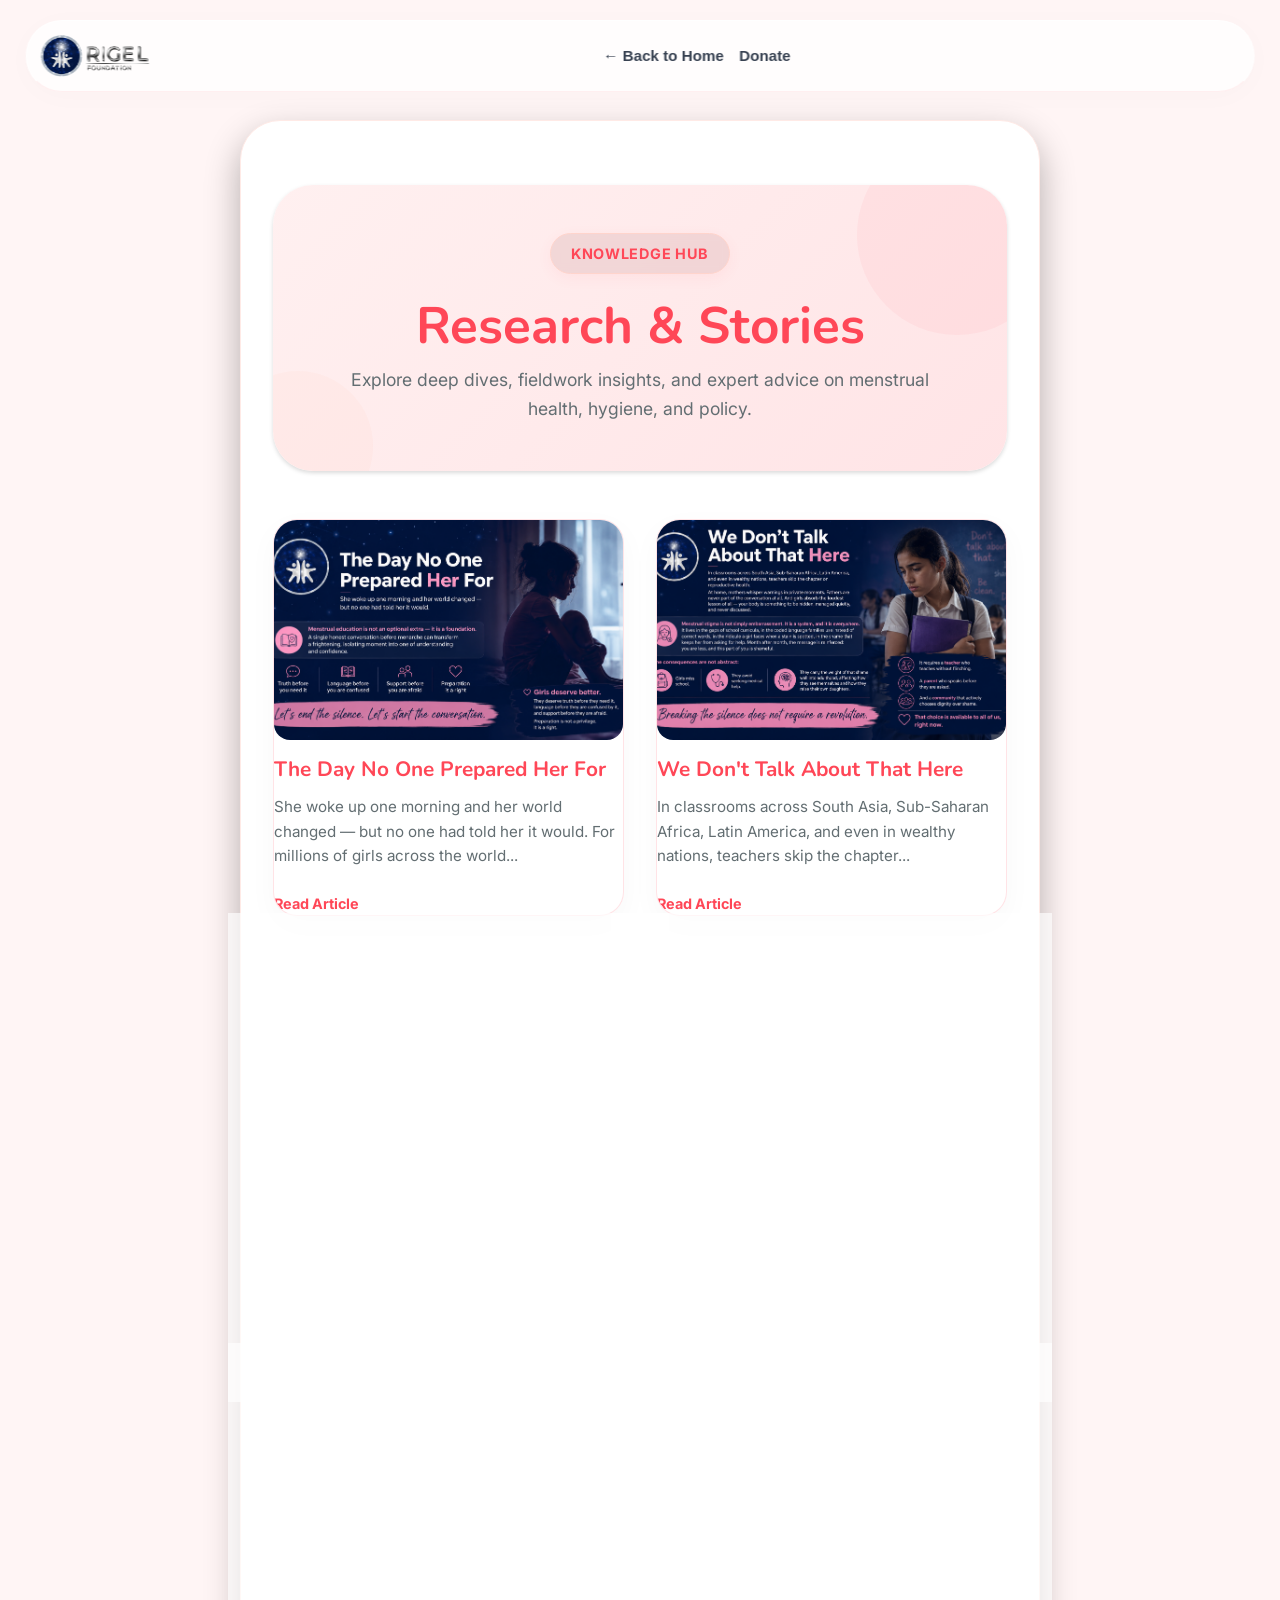
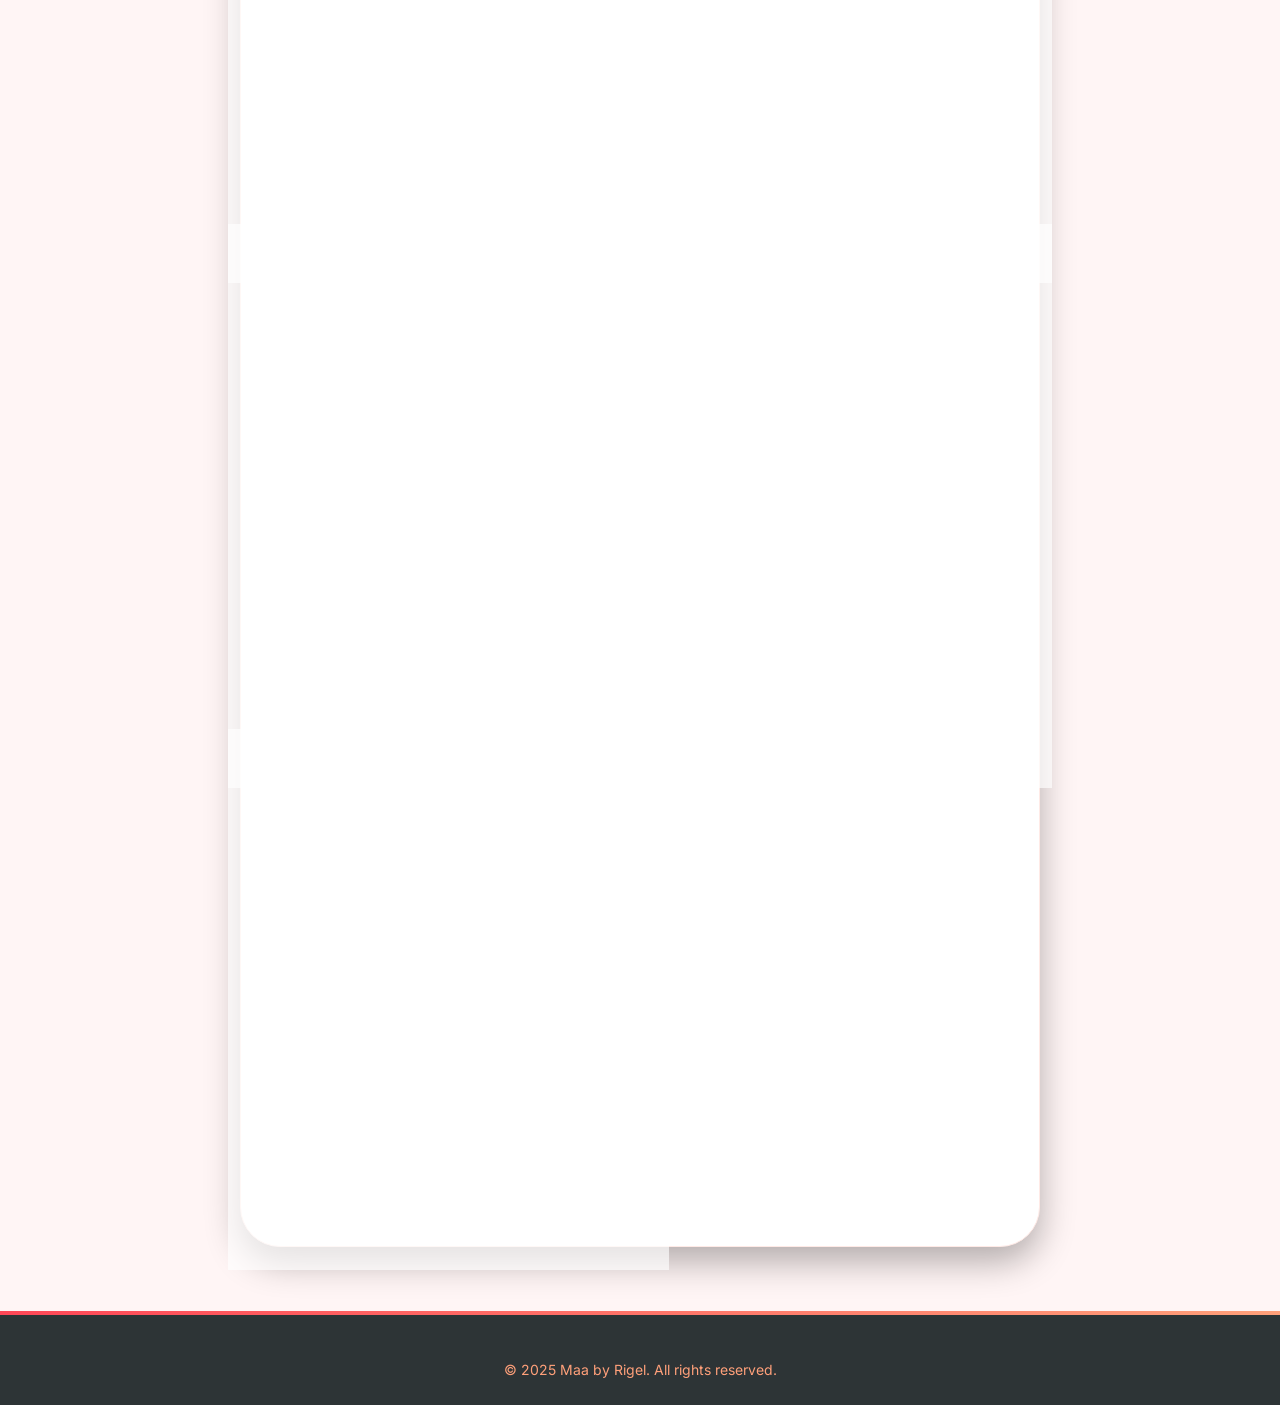
==== commit 51f39936: "Initial commit" ====
--- a/blog.html
+++ b/blog.html
@@ -1,249 +1,251 @@
-<!DOCTYPE html>
-<html lang="en">
-
-<head>
-  <meta charset="UTF-8">
-  <meta name="viewport" content="width=device-width, initial-scale=1.0">
-  <title>Blog | Maa by Rigel</title>
-  <link rel="stylesheet" href="styles.css">
-  <style>
-    body {
-      background-color: var(--color-bg);
-      font-family: var(--font-family);
-    }
-
-    .blog-article {
-      max-width: 800px;
-      margin: 120px auto var(--space-16) auto;
-      background: #fff;
-      padding: var(--space-8);
-      border-radius: var(--radius-xl);
-      box-shadow: var(--shadow-md);
-      border: 1px solid var(--red-200);
-    }
-
-    .back-link {
-      display: inline-block;
-      margin-bottom: var(--space-6);
-      color: var(--color-text-muted);
-      font-weight: 600;
-      font-size: 0.95rem;
-      text-decoration: none;
-    }
-
-    .back-link:hover {
-      color: var(--color-crimson);
-    }
-
-    #blog-image {
-      width: 100%;
-      height: auto;
-      max-height: 450px;
-      object-fit: cover;
-      border-radius: var(--radius-lg);
-      margin-bottom: var(--space-6);
-    }
-
-    #blog-title {
-      color: var(--color-crimson);
-      font-family: var(--font-display);
-      font-size: 2.5rem;
-      margin-bottom: var(--space-6);
-      line-height: 1.2;
-    }
-
-    #blog-content {
-      line-height: 1.8;
-      color: var(--color-text);
-      font-size: 1.1rem;
-    }
-
-    #blog-content p {
-      margin-bottom: 1.5rem;
-    }
-
-    #blog-content h3 {
-      color: var(--color-crimson);
-      margin-top: 2rem;
-      margin-bottom: 1rem;
-      font-family: var(--font-display);
-    }
-
-    #blog-content blockquote {
-      border-left: 4px solid var(--color-crimson);
-      margin: 2rem 0;
-      font-style: italic;
-      color: var(--red-900);
-      font-size: 1.25rem;
-      background: var(--red-50);
-      padding: 1.5rem;
-      border-radius: 0 var(--radius-lg) var(--radius-lg) 0;
-    }
-
-    #blog-content ul {
-      margin-bottom: 1.5rem;
-      padding-left: 2rem;
-    }
-
-    #blog-content li {
-      margin-bottom: 0.5rem;
-    }
-
-    .drop-cap::first-letter {
-      float: left;
-      font-size: 3.5rem;
-      line-height: 0.8;
-      font-weight: 700;
-      color: var(--color-crimson);
-      margin-right: 0.5rem;
-      margin-top: 0.2rem;
-      font-family: var(--font-display);
-    }
-
-    .loading-state,
-    .error-state {
-      text-align: center;
-      padding: var(--space-16) 0;
-    }
-
-    .error-state {
-      display: none;
-    }
-  </style>
-  <script src="https://unpkg.com/lucide@latest"></script>
-</head>
-
-<body>
-
-  <!-- Header -->
-  <header id="site-header">
-    <div class="header-container">
-      <a href="index.html" class="logo">
-        <img src="media/Rigel%20Logo.png" alt="Rigel Logo" style="height: 64px; width: auto; object-fit: contain;">
-      </a>
-      <nav id="desktop-nav">
-        <ul>
-          <li><a href="index.html">← Back to Home</a></li>
-          <li><a href="donate.html" style="color: var(--color-crimson); font-weight: 800;"><i data-lucide="heart"></i> Donate</a></li>
-        </ul>
-      </nav>
-    </div>
-  </header>
-
-  <main>
-    <article class="blog-article container">
-      <a href="blog.html" id="back-to-home-link" class="back-link">← Back to All Blogs</a>
-
-      <div id="loading" class="loading-state">
-        <h2>Loading...</h2>
-      </div>
-
-      <div id="error-msg" class="error-state">
-        <h2 style="color: var(--color-crimson);">Article Not Found</h2>
-        <p>The blog post you're looking for doesn't exist or has been removed.</p>
-        <a href="blog.html" class="btn btn-primary" style="margin-top: 1rem;">View All Blogs</a>
-      </div>
-
-      <!-- Single Blog View -->
-      <div id="blog-container" style="display: none;">
-        <img id="blog-image" src="" alt="Blog Cover">
-        <h1 id="blog-title"></h1>
-        <div id="blog-content"></div>
-      </div>
-
-      <!-- All Blogs List View -->
-      <div id="all-blogs-container" style="display: none; padding-top: 2rem;">
-        <div style="background: var(--gradient-hero); border-radius: var(--radius-xl); padding: var(--space-12) var(--space-6); text-align: center; margin-bottom: var(--space-12); position: relative; overflow: hidden; box-shadow: var(--shadow-sm);">
-          <div style="position: relative; z-index: 2;">
-            <span class="hero__badge"><i data-lucide="book-open"></i> Knowledge Hub</span>
-            <h1 style="color: var(--red-800); font-family: var(--font-display); font-size: clamp(2rem, 4vw, 3.5rem); margin-bottom: var(--space-3); line-height: 1.1;">Research &amp; Stories</h1>
-            <p style="color: var(--color-text-muted); font-size: 1.1rem; max-width: 600px; margin: 0 auto;">Explore deep dives, fieldwork insights, and expert advice on menstrual health, hygiene, and policy.</p>
-          </div>
-          <div style="position: absolute; top: -50px; right: -50px; width: 200px; height: 200px; background: rgba(255, 71, 87, 0.05); border-radius: 50%; z-index: 1;"></div>
-          <div style="position: absolute; bottom: -50px; left: -50px; width: 150px; height: 150px; background: rgba(255, 160, 122, 0.05); border-radius: 50%; z-index: 1;"></div>
-        </div>
-        
-        <div id="all-blogs-grid" style="display: grid; grid-template-columns: repeat(auto-fill, minmax(320px, 1fr)); gap: var(--space-8);">
-        </div>
-      </div>
-    </article>
-  </main>
-
-  <!-- Footer -->
-  <footer id="site-footer" style="background:var(--red-900); padding:3rem 0 1.5rem 0; color:var(--red-100);">
-    <div class="container" style="text-align: center;">
-      <p class="copyright">&copy; 2025 Maa by Rigel. All rights reserved.</p>
-    </div>
-  </footer>
-
-  <script>
-    document.addEventListener('DOMContentLoaded', async () => {
-      // Use hash for routing (e.g., blog.html#1) because some local dev servers
-      // drop query parameters during URL rewrites.
-      const hashString = window.location.hash.substring(1);
-      const blogId = parseInt(hashString);
-
-      const loadingDiv = document.getElementById('loading');
-      const errorDiv = document.getElementById('error-msg');
-      const containerDiv = document.getElementById('blog-container');
-      const allBlogsDiv = document.getElementById('all-blogs-container');
-      const allBlogsGrid = document.getElementById('all-blogs-grid');
-      const backLink = document.getElementById('back-to-home-link');
-
-      try {
-        const response = await fetch('data/blog.json');
-        if (!response.ok) throw new Error('Failed to fetch blogs');
-
-        const blogs = await response.json();
-
-        // If no ID is provided, show ALL blogs
-        if (!blogId || isNaN(blogId)) {
-          backLink.style.display = 'none'; // Hide back link on main listing
-
-          allBlogsGrid.innerHTML = blogs.map(blog => `
-            <a href="blog.html#${blog.id}" onclick="setTimeout(() => window.location.reload(), 50)" class="card glassmorphism-card" style="text-align: left; text-decoration: none; display: flex; flex-direction: column; padding: var(--space-5);">
-              <div style="overflow: hidden; border-radius: var(--radius-md); margin-bottom: var(--space-4);">
-                <img src="${blog.image}" alt="${blog.title}" style="width: 100%; height: 220px; object-fit: cover; transition: transform 0.4s ease;" onmouseover="this.style.transform='scale(1.05)'" onmouseout="this.style.transform='scale(1)'">
-              </div>
-              <h3 style="color: var(--red-800); margin-bottom: 0.8rem; font-family: var(--font-display); font-size: 1.3rem; line-height: 1.3;">${blog.title}</h3>
-              <p style="color: var(--color-text-muted); font-size: 0.95rem; margin-bottom: 1.5rem; flex-grow: 1; line-height: 1.6;">${blog.excerpt}</p>
-              <div style="display: flex; align-items: center; gap: 0.5rem; font-weight: 700; color: var(--color-crimson); font-size: 0.9rem; margin-top: auto;">
-                Read Article <span style="font-size: 1.2rem;"><i data-lucide="arrow-right"></i></span>
-              </div>
-            </a>
-          `).join('');
-
-          loadingDiv.style.display = 'none';
-          allBlogsDiv.style.display = 'block';
-          return;
-        }
-
-        // Show specific blog
-        const blog = blogs.find(b => b.id === blogId);
-
-        if (!blog) {
-          loadingDiv.style.display = 'none';
-          errorDiv.style.display = 'block';
-          return;
-        }
-
-        // Populate content
-        document.title = `${blog.title} | Maa by Rigel`;
-        document.getElementById('blog-image').src = blog.image;
-        document.getElementById('blog-image').alt = blog.title;
-        document.getElementById('blog-title').textContent = blog.title;
-        document.getElementById('blog-content').innerHTML = blog.content;
-
-        loadingDiv.style.display = 'none';
-        containerDiv.style.display = 'block';
-      } catch (error) {
-        console.error('Error loading blog:', error);
-        loadingDiv.style.display = 'none';
-        errorDiv.style.display = 'block';
-      }
-    });
-  </script>
-  <script>lucide.createIcons();</script>
-</body>
-
+<!DOCTYPE html>
+<html lang="en">
+
+<head>
+  <meta charset="UTF-8">
+  <meta name="viewport" content="width=device-width, initial-scale=1.0">
+  <title>Blog | Maa by Rigel</title>
+  <link rel="stylesheet" href="styles.css?v=25">
+  <style>
+    body {
+      background-color: var(--color-bg);
+      font-family: var(--font-family);
+    }
+
+    .blog-article {
+      max-width: 800px;
+      margin: 120px auto var(--space-16) auto;
+      background: #fff;
+      padding: var(--space-8);
+      border-radius: var(--radius-xl);
+      box-shadow: var(--shadow-md);
+      border: 1px solid var(--red-200);
+    }
+
+    .back-link {
+      display: inline-block;
+      margin-bottom: var(--space-6);
+      color: var(--color-text-muted);
+      font-weight: 600;
+      font-size: 0.95rem;
+      text-decoration: none;
+      
+    }
+
+    .back-link:hover {
+      color: var(--color-crimson);
+    }
+
+    #blog-image {
+
+      width: 100%;
+      height: auto;
+      max-height: 450px;
+      object-fit: cover;
+      border-radius: var(--radius-lg);
+      margin-bottom: var(--space-6);
+    }
+
+    #blog-title {
+      color: var(--color-crimson);
+      font-family: var(--font-display);
+      font-size: 2.5rem;
+      margin-bottom: var(--space-6);
+      line-height: 1.2;
+    }
+
+    #blog-content {
+      line-height: 1.8;
+      color: var(--color-text);
+      font-size: 1.1rem;
+    }
+
+    #blog-content p {
+      margin-bottom: 1.5rem;
+    }
+
+    #blog-content h3 {
+      color: var(--color-crimson);
+      margin-top: 2rem;
+      margin-bottom: 1rem;
+      font-family: var(--font-display);
+    }
+
+    #blog-content blockquote {
+      border-left: 4px solid var(--color-crimson);
+      margin: 2rem 0;
+      font-style: italic;
+      color: var(--red-900);
+      font-size: 1.25rem;
+      background: var(--red-50);
+      padding: 1.5rem;
+      border-radius: 0 var(--radius-lg) var(--radius-lg) 0;
+    }
+
+    #blog-content ul {
+      margin-bottom: 1.5rem;
+      padding-left: 2rem;
+    }
+
+    #blog-content li {
+      margin-bottom: 0.5rem;
+    }
+
+    .drop-cap::first-letter {
+      float: left;
+      font-size: 3.5rem;
+      line-height: 0.8;
+      font-weight: 700;
+      color: var(--color-crimson);
+      margin-right: 0.5rem;
+      margin-top: 0.2rem;
+      font-family: var(--font-display);
+    }
+
+    .loading-state,
+    .error-state {
+      text-align: center;
+      padding: var(--space-16) 0;
+    }
+
+    .error-state {
+      display: none;
+    }
+  </style>
+  <script src="https://unpkg.com/lucide@latest"></script>
+</head>
+
+<body>
+
+  <!-- Header -->
+  <header id="site-header">
+    <div class="header-container">
+      <a href="index.html" class="logo">
+        <img src="media/Rigel%20Logo.png" alt="Rigel Logo" style="height: 64px; width: auto; object-fit: contain;">
+      </a>
+      <nav id="desktop-nav">
+        <ul>
+          <li><a href="index.html">← Back to Home</a></li>
+          <li><a href="https://rzp.io/rzp/maa-donation" target="_blank" style="color: var(--color-crimson); font-weight: 800;"><i data-lucide="heart"></i> Donate</a></li>
+        </ul>
+      </nav>
+    </div>
+  </header>
+
+  <main>
+    <article class="blog-article container">
+      <a href="blog.html" id="back-to-home-link" class="back-link">← Back to All Blogs</a>
+
+      <div id="loading" class="loading-state">
+        <h2>Loading...</h2>
+      </div>
+
+      <div id="error-msg" class="error-state">
+        <h2 style="color: var(--color-crimson);">Article Not Found</h2>
+        <p>The blog post you're looking for doesn't exist or has been removed.</p>
+        <a href="blog.html" class="btn btn-primary" style="margin-top: 1rem;">View All Blogs</a>
+      </div>
+
+      <!-- Single Blog View -->
+      <div id="blog-container" style="display: none;">
+        <img id="blog-image" src="" alt="Blog Cover">
+        <h1 id="blog-title"></h1>
+        <div id="blog-content"></div>
+      </div>
+
+      <!-- All Blogs List View -->
+      <div id="all-blogs-container" style="display: none; padding-top: 2rem;">
+        <div style="background: var(--gradient-hero); border-radius: var(--radius-xl); padding: var(--space-12) var(--space-6); text-align: center; margin-bottom: var(--space-12); position: relative; overflow: hidden; box-shadow: var(--shadow-sm);">
+          <div style="position: relative; z-index: 2;">
+            <span class="hero__badge"><i data-lucide="book-open"></i> Knowledge Hub</span>
+            <h1 style="color: var(--red-800); font-family: var(--font-display); font-size: clamp(2rem, 4vw, 3.5rem); margin-bottom: var(--space-3); line-height: 1.1;">Research &amp; Stories</h1>
+            <p style="color: var(--color-text-muted); font-size: 1.1rem; max-width: 600px; margin: 0 auto;">Explore deep dives, fieldwork insights, and expert advice on menstrual health, hygiene, and policy.</p>
+          </div>
+          <div style="position: absolute; top: -50px; right: -50px; width: 200px; height: 200px; background: rgba(255, 71, 87, 0.05); border-radius: 50%; z-index: 1;"></div>
+          <div style="position: absolute; bottom: -50px; left: -50px; width: 150px; height: 150px; background: rgba(255, 160, 122, 0.05); border-radius: 50%; z-index: 1;"></div>
+        </div>
+        
+        <div id="all-blogs-grid" style="display: grid; grid-template-columns: repeat(auto-fill, minmax(320px, 1fr)); gap: var(--space-8);">
+        </div>
+      </div>
+    </article>
+  </main>
+
+  <!-- Footer -->
+  <footer id="site-footer" style="background:var(--red-900); padding:3rem 0 1.5rem 0; color:var(--red-100);">
+    <div class="container" style="text-align: center;">
+      <p class="copyright">&copy; 2025 Maa by Rigel. All rights reserved.</p>
+    </div>
+  </footer>
+
+  <script>
+    document.addEventListener('DOMContentLoaded', async () => {
+      // Use hash for routing (e.g., blog.html#1) because some local dev servers
+      // drop query parameters during URL rewrites.
+      const hashString = window.location.hash.substring(1);
+      const blogId = parseInt(hashString);
+
+      const loadingDiv = document.getElementById('loading');
+      const errorDiv = document.getElementById('error-msg');
+      const containerDiv = document.getElementById('blog-container');
+      const allBlogsDiv = document.getElementById('all-blogs-container');
+      const allBlogsGrid = document.getElementById('all-blogs-grid');
+      const backLink = document.getElementById('back-to-home-link');
+
+      try {
+        const response = await fetch('data/blog.json');
+        if (!response.ok) throw new Error('Failed to fetch blogs');
+
+        const blogs = await response.json();
+
+        // If no ID is provided, show ALL blogs
+        if (!blogId || isNaN(blogId)) {
+          backLink.style.display = 'none'; // Hide back link on main listing
+
+          allBlogsGrid.innerHTML = blogs.map(blog => `
+            <a href="blog.html#${blog.id}" onclick="setTimeout(() => window.location.reload(), 50)" class="card glassmorphism-card" style="text-align: left; text-decoration: none; display: flex; flex-direction: column; padding: var(--space-5);">
+              <div style="overflow: hidden; border-radius: var(--radius-md); margin-bottom: var(--space-4);">
+                <img src="${blog.image}" alt="${blog.title}" style="width: 100%; height: 220px; object-fit: cover; transition: transform 0.4s ease;" onmouseover="this.style.transform='scale(1.05)'" onmouseout="this.style.transform='scale(1)'">
+              </div>
+              <h3 style="color: var(--red-800); margin-bottom: 0.8rem; font-family: var(--font-display); font-size: 1.3rem; line-height: 1.3;">${blog.title}</h3>
+              <p style="color: var(--color-text-muted); font-size: 0.95rem; margin-bottom: 1.5rem; flex-grow: 1; line-height: 1.6;">${blog.excerpt}</p>
+              <div style="display: flex; align-items: center; gap: 0.5rem; font-weight: 700; color: var(--color-crimson); font-size: 0.9rem; margin-top: auto;">
+                Read Article <span style="font-size: 1.2rem;"><i data-lucide="arrow-right"></i></span>
+              </div>
+            </a>
+          `).join('');
+
+          loadingDiv.style.display = 'none';
+          allBlogsDiv.style.display = 'block';
+          return;
+        }
+
+        // Show specific blog
+        const blog = blogs.find(b => b.id === blogId);
+
+        if (!blog) {
+          loadingDiv.style.display = 'none';
+          errorDiv.style.display = 'block';
+          return;
+        }
+
+        // Populate content
+        document.title = `${blog.title} | Maa by Rigel`;
+        document.getElementById('blog-image').src = blog.image;
+        document.getElementById('blog-image').alt = blog.title;
+        document.getElementById('blog-title').textContent = blog.title;
+        document.getElementById('blog-content').innerHTML = blog.content;
+
+        loadingDiv.style.display = 'none';
+        containerDiv.style.display = 'block';
+      } catch (error) {
+        console.error('Error loading blog:', error);
+        loadingDiv.style.display = 'none';
+        errorDiv.style.display = 'block';
+      }
+    });
+  </script>
+  <script>lucide.createIcons();</script>
+</body>
+
 </html>
--- a/styles.css
+++ b/styles.css
@@ -7,6 +7,8 @@
   /* Watermelon/Cherry Red - very warm and catchy */
   --color-sand: #FFA07A;
   /* Soft Salmon/Peach */
+  --color-peach: #FFB5A7;
+  /* Peach color for ovulation phase */
   --color-pearl: #FFF5F5;
   /* Very soft pink-tinted white */
   --color-obsidian: #2D3436;
@@ -334,7 +336,8 @@
 /* Gradient Text Utility */
 .text-gradient,
 .section-title {
-  background: linear-gradient(135deg, var(--color-crimson), #e63946);
+  background: linear-gradient(135deg, #FF4757 0%, #e11d48 50%, #9f1239 100%);
+  background-size: 200% auto;
   -webkit-background-clip: text;
   -webkit-text-fill-color: transparent;
 }
@@ -409,7 +412,7 @@
   align-items: center;
   justify-content: space-between;
   height: 70px;
-  padding: 0 var(--space-6);
+  padding: 0 var(--space-3);
 }
 
 .logo {
@@ -430,7 +433,7 @@
 #desktop-nav ul {
   list-style: none;
   display: flex;
-  gap: 1rem;
+  gap: 0.25rem;
   margin: 0;
   padding: 0;
   align-items: center;
@@ -443,7 +446,7 @@
   font-weight: 600;
   font-size: 0.85rem;
   transition: color var(--transition-base);
-  padding: 0.4rem 0.6rem;
+  padding: 0.4rem 0.35rem;
   border-radius: 20px;
 }
 
@@ -565,10 +568,17 @@
 }
 
 #mobile-menu a {
-  font-size: 1.5rem;
+  font-family: 'Outfit', sans-serif !important;
+  font-size: 1.35rem;
   font-weight: 700;
-  color: var(--red-800);
+  color: #374151 !important;
   text-align: center;
+  transition: color 0.3s cubic-bezier(0.16, 1, 0.3, 1);
+}
+
+#mobile-menu a:hover,
+#mobile-menu a.active {
+  color: #FF4757 !important;
 }
 
 /* ===== 08. Hero ===== */
@@ -723,10 +733,9 @@
 
 /* stats strip */
 .hero-stats {
-  display: flex;
-  flex-wrap: wrap;
-  justify-content: center;
-  gap: 2.5rem;
+  display: grid;
+  grid-template-columns: repeat(4, 1fr);
+  gap: 1.5rem;
   margin-top: var(--space-12);
   padding: 2rem 1.5rem;
   background: rgba(255, 255, 255, .7);
@@ -737,7 +746,6 @@
 
 .hero-stat {
   text-align: center;
-  min-width: 140px;
 }
 
 .hero-stat-num {
@@ -984,9 +992,7 @@
 }
 
 .form-group input,
-.form-group select,
-.qa-form textarea,
-.qa-form select {
+.form-group select {
   width: 100%;
   padding: 0.75rem;
   border: 2px solid var(--red-200);
@@ -997,10 +1003,29 @@
   transition: border-color var(--transition-fast);
 }
 
-.form-group input:focus,
+.qa-form textarea,
+.qa-form select {
+  width: 100%;
+  padding: 1rem;
+  background: rgba(255, 255, 255, 0.6);
+  border: 2px solid rgba(255, 255, 255, 0.8);
+  border-radius: 16px;
+  font-family: inherit;
+  font-size: 1.05rem;
+  outline: none;
+  transition: all 0.3s ease;
+  box-shadow: inset 0 2px 6px rgba(0,0,0,0.03);
+}
+
+.form-group input:focus {
+  border-color: var(--red-500);
+}
+
 .qa-form textarea:focus,
 .qa-form select:focus {
-  border-color: var(--red-500);
+  background: rgba(255, 255, 255, 0.95);
+  border-color: var(--color-crimson);
+  box-shadow: 0 0 0 4px rgba(255, 71, 87, 0.15);
 }
 
 .result-box {
@@ -1028,9 +1053,31 @@
 }
 
 /* ===== 12. Q&A ===== */
+#qa {
+  position: relative;
+  background: var(--gradient-hero);
+  border-radius: 40px;
+  margin: 2rem;
+  padding: 4rem 0;
+  box-shadow: inset 0 0 20px rgba(255, 71, 87, 0.05);
+}
+
 .qa-form {
   max-width: 700px;
   margin: 0 auto var(--space-8) auto;
+  background: rgba(255, 255, 255, 0.7);
+  backdrop-filter: blur(16px);
+  -webkit-backdrop-filter: blur(16px);
+  border: 1px solid rgba(255, 255, 255, 0.8);
+  border-radius: 24px;
+  padding: var(--space-6);
+  box-shadow: 0 10px 40px rgba(255, 71, 87, 0.1);
+  transition: transform 0.3s ease, box-shadow 0.3s ease;
+}
+
+.qa-form:hover {
+  transform: translateY(-5px);
+  box-shadow: 0 15px 50px rgba(255, 71, 87, 0.15);
 }
 
 .qa-controls {
@@ -1038,10 +1085,16 @@
   gap: var(--space-4);
   margin-top: var(--space-4);
   justify-content: flex-end;
+  align-items: center;
 }
 
 .qa-controls select {
   width: auto;
+  border-radius: 12px;
+  border: 1px solid var(--red-200);
+  background: rgba(255, 255, 255, 0.9);
+  padding: 0.6rem 1rem;
+  font-weight: 600;
 }
 
 .qa-list {
@@ -1049,36 +1102,51 @@
   margin: 0 auto;
   display: flex;
   flex-direction: column;
-  gap: var(--space-4);
+  gap: var(--space-6);
 }
 
 .qa-card {
-  background: #fff;
-  border-radius: var(--radius-md);
-  padding: var(--space-4);
-  box-shadow: var(--shadow-card);
-  border-left: 4px solid var(--red-500);
+  background: rgba(255, 255, 255, 0.85);
+  backdrop-filter: blur(10px);
+  -webkit-backdrop-filter: blur(10px);
+  border-radius: 20px;
+  padding: var(--space-6);
+  box-shadow: 0 8px 32px rgba(127, 29, 29, 0.05);
+  border: 1px solid rgba(255, 255, 255, 0.6);
+  border-left: 5px solid var(--color-crimson);
+  transition: all 0.4s cubic-bezier(0.175, 0.885, 0.32, 1.275);
+}
+
+.qa-card:hover {
+  transform: translateY(-8px) scale(1.02);
+  box-shadow: 0 15px 40px rgba(255, 71, 87, 0.12);
+  border-color: rgba(255, 71, 87, 0.3);
 }
 
 .qa-meta {
   display: flex;
   justify-content: space-between;
-  margin-bottom: var(--space-2);
-  font-size: 0.875rem;
-  color: var(--color-text-muted);
+  margin-bottom: var(--space-3);
+  font-size: 0.85rem;
+  font-weight: 600;
+  color: var(--color-crimson);
+  text-transform: uppercase;
+  letter-spacing: 0.5px;
 }
 
 .qa-question {
-  font-weight: 600;
-  margin-bottom: var(--space-2);
-  color: var(--red-900);
+  font-weight: 700;
+  font-size: 1.15rem;
+  margin-bottom: var(--space-3);
+  color: var(--color-obsidian);
+  line-height: 1.4;
 }
 
 .qa-answer {
-  padding-top: var(--space-2);
+  padding-top: var(--space-3);
   border-top: 1px dashed var(--red-200);
   color: var(--color-text-muted);
-  font-style: italic;
+  line-height: 1.7;
 }
 
 /* ===== 13. Impact ===== */
@@ -1639,7 +1707,7 @@
   font-family: var(--font-display);
 }
 
-@media(max-width:768px) {
+@media(max-width: 900px) {
   .leader-card {
     grid-template-columns: 1fr;
   }
@@ -2123,7 +2191,7 @@
 }
 
 /* ===== 14. Responsive ===== */
-@media(max-width:768px) {
+@media(max-width: 900px) {
 
   /* Header & Nav */
   #desktop-nav {
@@ -2468,10 +2536,10 @@
   background-color: #b71c1c;
 }
 
-@media (max-width: 768px) {
+@media (max-width: 900px) {
   .sos-btn {
-    bottom: 20px;
-    right: 20px;
+    bottom: 90px !important;
+    right: 24px !important;
     width: 56px;
     height: 56px;
     font-size: 1.4rem;
@@ -2808,8 +2876,8 @@
 
   /* ── SOS Button ── */
   .sos-btn {
-    bottom: 16px;
-    right: 16px;
+    bottom: 90px !important;
+    right: 24px !important;
     width: 56px;
     height: 56px;
     padding: 0;
@@ -2869,4 +2937,1662 @@
 
 .disorder-card {
   cursor: pointer;
-}+}
+
+/* ===== 19. Period History Calendar & Logging Styles ===== */
+.calendar-days-grid {
+  display: grid;
+  grid-template-columns: repeat(7, 1fr);
+  gap: 0.4rem;
+  margin-bottom: 1.5rem;
+}
+
+.calendar-day {
+  aspect-ratio: 1 / 1;
+  min-height: 44px;
+  display: flex;
+  flex-direction: column;
+  align-items: center;
+  justify-content: center;
+  border-radius: var(--radius-md);
+  border: 1px solid rgba(0, 0, 0, 0.05);
+  background: #fff;
+  cursor: pointer;
+  font-size: 0.95rem;
+  font-weight: 600;
+  color: var(--color-obsidian);
+  position: relative;
+  transition: all 0.2s cubic-bezier(0.4, 0, 0.2, 1);
+  user-select: none;
+}
+
+.calendar-day:hover:not(.empty) {
+  transform: translateY(-2px);
+  box-shadow: var(--shadow-sm);
+  border-color: var(--color-crimson);
+}
+
+.calendar-day.empty {
+  opacity: 0.25;
+  cursor: default;
+  background: transparent;
+  border: none;
+  pointer-events: none;
+}
+
+/* Today highlight */
+.calendar-day.today:not(.empty) {
+  border: 2.5px solid var(--color-obsidian) !important;
+}
+
+/* Selected highlight */
+.calendar-day.selected-day:not(.empty) {
+  box-shadow: 0 0 0 3px rgba(240, 99, 90, 0.4) !important;
+  border-color: var(--color-crimson) !important;
+}
+
+/* Predicted period days (dashed outline) */
+.calendar-day.predicted-period:not(.empty) {
+  border: 2px dashed var(--color-crimson);
+  background: rgba(255, 240, 242, 0.5);
+  color: var(--color-crimson);
+}
+
+/* Fertile/Ovulation days (blue background) */
+.calendar-day.fertile-day:not(.empty) {
+  background: #EFF6FF;
+  border: 2px solid #3B82F6;
+  color: #1E40AF;
+}
+
+/* Active logged period states (solid red boxes of varying weights) */
+.calendar-day.flow-light:not(.empty) {
+  background: #FFE4E6 !important;
+  border: 1px solid #FB7185 !important;
+  color: #BE123C !important;
+}
+
+.calendar-day.flow-medium:not(.empty) {
+  background: #FDA4AF !important;
+  border: 1.5px solid #F43F5E !important;
+  color: #9F1239 !important;
+}
+
+.calendar-day.flow-heavy:not(.empty) {
+  background: #F43F5E !important;
+  border: 1.5px solid #E11D48 !important;
+  color: #ffffff !important;
+}
+
+.calendar-day.flow-super-heavy:not(.empty) {
+  background: #BE123C !important;
+  border: 2px solid #881337 !important;
+  color: #ffffff !important;
+  font-weight: 800 !important;
+}
+
+/* Spotting dots container */
+.spotting-dots {
+  display: flex;
+  gap: 3px;
+  justify-content: center;
+  position: absolute;
+  bottom: 4px;
+  width: 100%;
+}
+
+.spotting-dots span {
+  width: 6px;
+  height: 6px;
+  border-radius: 50%;
+  display: block;
+}
+
+.spotting-dots span.spot-red {
+  background-color: #EF4444;
+}
+
+.spotting-dots span.spot-brown {
+  background-color: #78350F;
+}
+
+/* Active states for selection buttons in logging drawer */
+.flow-btn.active {
+  background: var(--color-crimson) !important;
+  color: #ffffff !important;
+  border-color: var(--color-crimson) !important;
+  transform: scale(1.05);
+  box-shadow: var(--shadow-sm);
+}
+
+.spot-btn.active[data-spotting="red"] {
+  background: #EF4444 !important;
+  color: #ffffff !important;
+  border-color: #EF4444 !important;
+  transform: scale(1.05);
+  box-shadow: var(--shadow-sm);
+}
+
+.spot-btn.active[data-spotting="brown"] {
+  background: #78350F !important;
+  color: #ffffff !important;
+  border-color: #78350F !important;
+  transform: scale(1.05);
+  box-shadow: var(--shadow-sm);
+}
+
+.spot-btn.active[data-spotting="none"] {
+  background: var(--color-obsidian) !important;
+  color: #ffffff !important;
+  border-color: var(--color-obsidian) !important;
+  transform: scale(1.05);
+  box-shadow: var(--shadow-sm);
+}
+
+.day-log-panel {
+  animation: slideDownFade 0.3s ease-out;
+}
+
+@keyframes slideDownFade {
+  from {
+    opacity: 0;
+    transform: translateY(-10px);
+  }
+  to {
+    opacity: 1;
+    transform: translateY(0);
+  }
+}
+
+/* ===== 20. 10-Year Forecast Dashboard Styles ===== */
+.forecast-section {
+  animation: slideDownFade 0.4s ease-out;
+}
+
+.forecast-stats-grid {
+  margin-top: 1rem;
+}
+
+.forecast-stat-card {
+  transition: transform 0.3s ease, box-shadow 0.3s ease;
+}
+
+.forecast-stat-card:hover {
+  transform: translateY(-3px);
+  box-shadow: var(--shadow-sm);
+}
+
+.forecast-year-tabs {
+  scrollbar-width: thin;
+  scrollbar-color: var(--red-200) transparent;
+}
+
+.forecast-year-tabs::-webkit-scrollbar {
+  height: 5px;
+}
+
+.forecast-year-tabs::-webkit-scrollbar-thumb {
+  background: var(--red-200);
+  border-radius: var(--radius-full);
+}
+
+.year-tab-btn {
+  flex-shrink: 0;
+  padding: 0.5rem 1rem;
+  font-size: 0.9rem;
+  font-weight: 700;
+  background: white;
+  border: 1px solid var(--red-200);
+  color: var(--color-crimson);
+  border-radius: 50px;
+  cursor: pointer;
+  transition: all 0.2s ease;
+}
+
+.year-tab-btn:hover {
+  background: var(--red-50);
+  transform: scale(1.03);
+}
+
+.year-tab-btn.active {
+  background: var(--color-crimson);
+  color: white;
+  border-color: var(--color-crimson);
+  box-shadow: var(--shadow-sm);
+}
+
+/* Timeline items styling */
+.timeline-forecast-item {
+  display: flex;
+  align-items: center;
+  justify-content: space-between;
+  padding: 0.75rem 1rem;
+  background: white;
+  border-left: 4px solid var(--color-crimson);
+  border-radius: var(--radius-md);
+  box-shadow: 0 1px 3px rgba(0,0,0,0.05);
+  font-size: 0.9rem;
+  transition: transform 0.2s ease;
+}
+
+.timeline-forecast-item:hover {
+  transform: translateX(4px);
+}
+
+.timeline-forecast-item.fertile {
+  border-left-color: #3B82F6;
+}
+
+.timeline-date-label {
+  font-weight: 700;
+  color: var(--color-obsidian);
+}
+
+.timeline-phase-badge {
+  padding: 0.2rem 0.6rem;
+  font-size: 0.75rem;
+  font-weight: 700;
+  border-radius: 50px;
+  text-transform: uppercase;
+}
+
+.timeline-phase-badge.period {
+  background: #FFE4E6;
+  color: #BE123C;
+}
+
+.timeline-phase-badge.fertile {
+  background: #EFF6FF;
+  color: #1E40AF;
+}
+
+/* Table styling */
+.forecast-table-section table th,
+.forecast-table-section table td {
+  border-bottom: 1px solid var(--red-50);
+}
+
+.forecast-table-section table tbody tr {
+  transition: background-color 0.15s ease;
+}
+
+.forecast-table-section table tbody tr:hover {
+  background-color: var(--red-50);
+}
+
+.table-status-pill {
+  display: inline-block;
+  padding: 0.15rem 0.5rem;
+  font-size: 0.75rem;
+  font-weight: 700;
+  border-radius: 50px;
+}
+
+.table-status-pill.period {
+  background: #FFE4E6;
+  color: #BE123C;
+}
+
+.table-status-pill.fertile {
+  background: #EFF6FF;
+  color: #1E40AF;
+}
+
+.table-status-pill.normal {
+  background: #F3F4F6;
+  color: #4B5563;
+}
+
+/* Cycle Ring Styles (Relocated from inline) */
+#cycle-ring-container {
+  position: relative;
+  width: 220px;
+  height: 220px;
+  margin: 2rem auto;
+  display: flex;
+  justify-content: center;
+  align-items: center;
+}
+#cycle-ring-svg {
+  position: absolute;
+  top: 0;
+  left: 0;
+  width: 100%;
+  height: 100%;
+  transform: rotate(-90deg); /* Start at top */
+  overflow: visible;
+}
+#phaseIcon {
+  position: relative;
+  z-index: 10;
+}
+#phaseIcon svg {
+  width: 80px;
+  height: 80px;
+  display: block;
+}
+.ring-segment {
+  fill: none;
+  stroke-width: 16;
+  stroke-linecap: round;
+}
+.ring-day-marker {
+  fill: var(--color-obsidian);
+  stroke: #fff;
+  stroke-width: 2.5;
+  filter: drop-shadow(0 2px 4px rgba(0,0,0,0.2));
+  transition: all 0.5s ease-out;
+}
+.ring-day-text {
+  font-family: var(--font-sans);
+  font-size: 11px;
+  font-weight: 800;
+  fill: var(--color-obsidian);
+  text-anchor: middle;
+  dominant-baseline: central;
+  transform: rotate(90deg);
+  transform-origin: center;
+}
+
+/* Symptom indicator on calendar */
+.spotting-dots span.spot-symptom {
+  background-color: #8B5CF6; /* Beautiful modern violet */
+  box-shadow: 0 0 2px rgba(139, 92, 246, 0.5);
+}
+
+/* Q&A Category Pills Styles */
+.qa-filter-pill {
+  padding: 0.4rem 1rem;
+  font-size: 0.85rem;
+  font-weight: 700;
+  background: rgba(255, 255, 255, 0.7);
+  border: 1px solid var(--red-200);
+  color: var(--color-crimson);
+  border-radius: 50px;
+  cursor: pointer;
+  transition: all 0.25s ease;
+  backdrop-filter: blur(5px);
+}
+
+.qa-filter-pill:hover {
+  background: var(--red-50);
+  transform: translateY(-1px);
+}
+
+.qa-filter-pill.active {
+  background: var(--color-crimson);
+  color: white;
+  border-color: var(--color-crimson);
+  box-shadow: var(--shadow-sm);
+}
+
+/* ===== 21. Clinical Print-Friendly Styles ===== */
+.print-clinical-header {
+  display: none; /* Hidden on screen, shown only in print */
+}
+
+@media print {
+  /* Hide non-clinical elements */
+  #site-header,
+  #site-footer,
+  footer,
+  .hero,
+  #home,
+  #learn,
+  #insights,
+  #schemes,
+  #impact,
+  #team,
+  #donate,
+  .donate-section,
+  #qa-section,
+  #qa-form,
+  .qa-filter-container,
+  #qa-clear-btn,
+  .tracker-controls,
+  .symptom-logger-container,
+  .calendar-header button,
+  #prev-month-btn,
+  #next-month-btn,
+  #today-month-btn,
+  #import-btn,
+  #export-btn,
+  #reset-btn,
+  .forecast-table-section .pagination,
+  #tracker-input-form,
+  .spotting-selector,
+  .symptom-selector,
+  .card-header,
+  .btn,
+  button,
+  .tracker-welcome-card,
+  #qa-clear-btn-container {
+    display: none !important;
+  }
+
+  /* Ensure high-contrast layout */
+  body {
+    background: white !important;
+    color: black !important;
+    font-size: 12pt !important;
+    margin: 0 !important;
+    padding: 0 !important;
+  }
+
+  /* Render full content grid nicely */
+  .container,
+  .main-content {
+    width: 100% !important;
+    max-width: 100% !important;
+    padding: 0 !important;
+    margin: 0 !important;
+  }
+
+  /* Force sections to display for clinical print */
+  #tracker,
+  #tracker-result {
+    display: block !important;
+    opacity: 1 !important;
+    visibility: visible !important;
+  }
+
+  #tracker-result {
+    page-break-after: always;
+  }
+
+  /* Format the Clinical Report Header */
+  .print-clinical-header {
+    display: block !important;
+    text-align: center;
+    margin-bottom: 2rem;
+    border-bottom: 2px solid #C26B74;
+    padding-bottom: 1rem;
+  }
+
+  .print-clinical-header h1 {
+    font-size: 24pt;
+    color: #BE123C;
+    margin: 0 0 0.5rem 0;
+  }
+
+  .print-clinical-header p {
+    font-size: 10pt;
+    color: #4B5563;
+    margin: 0;
+  }
+
+  /* Format the cycle dashboard ring for print */
+  #cycle-ring-container {
+    width: 180px !important;
+    height: 180px !important;
+    margin: 1rem auto !important;
+    page-break-inside: avoid;
+  }
+
+  /* Format forecast table */
+  .forecast-table-section {
+    display: block !important;
+    width: 100% !important;
+    page-break-inside: auto;
+  }
+
+  .forecast-table-section table {
+    width: 100% !important;
+    border-collapse: collapse !important;
+    page-break-inside: auto;
+  }
+
+  .forecast-table-section tr {
+    page-break-inside: avoid;
+    page-break-after: auto;
+  }
+
+  .forecast-table-section th {
+    background-color: #F3F4F6 !important;
+    color: black !important;
+    font-weight: bold !important;
+    border-bottom: 2px solid #E5E7EB !important;
+    padding: 0.5rem !important;
+  }
+
+  .forecast-table-section td {
+    border-bottom: 1px solid #E5E7EB !important;
+    padding: 0.5rem !important;
+    color: black !important;
+  }
+
+  /* Colors and status badges for printing */
+  .table-status-pill {
+    border: 1px solid #9CA3AF !important;
+    background: transparent !important;
+    color: black !important;
+  }
+
+  .table-status-pill.period {
+    border-color: #BE123C !important;
+    color: #BE123C !important;
+    font-weight: bold !important;
+  }
+
+  .table-status-pill.fertile {
+    border-color: #1E40AF !important;
+    color: #1E40AF !important;
+    font-weight: bold !important;
+  }
+}
+
+/* Screen-only hiding for clinical report */
+#clinical-report-print-area,
+.print-only {
+  display: none !important;
+}
+
+@media print {
+  /* Hide the rest of the application when explicitly printing doctor report */
+  body.printing-clinical-report #site-header,
+  body.printing-clinical-report #site-footer,
+  body.printing-clinical-report footer,
+  body.printing-clinical-report #home,
+  body.printing-clinical-report #learn,
+  body.printing-clinical-report #disorders,
+  body.printing-clinical-report #insights-pdf,
+  body.printing-clinical-report #flowcharts,
+  body.printing-clinical-report #qa,
+  body.printing-clinical-report #schemes,
+  body.printing-clinical-report #teacher-corner,
+  body.printing-clinical-report #insights,
+  body.printing-clinical-report #hygiene-kit,
+  body.printing-clinical-report #myths,
+  body.printing-clinical-report #impact,
+  body.printing-clinical-report #timeline,
+  body.printing-clinical-report #research,
+  body.printing-clinical-report #about-rigel,
+  body.printing-clinical-report #street-voices,
+  body.printing-clinical-report #team,
+  body.printing-clinical-report #join,
+  body.printing-clinical-report #donate,
+  body.printing-clinical-report .donate-section,
+  body.printing-clinical-report #tracker-input-form,
+  body.printing-clinical-report .tracker-welcome-card,
+  body.printing-clinical-report #tracker .section-title,
+  body.printing-clinical-report #tracker .section-subtitle,
+  body.printing-clinical-report #tracker-result > *:not(#clinical-report-print-area) {
+    display: none !important;
+  }
+
+  body.printing-clinical-report #tracker,
+  body.printing-clinical-report #tracker .container,
+  body.printing-clinical-report #tracker .tracker-card,
+  body.printing-clinical-report #tracker-result {
+    display: block !important;
+    background: transparent !important;
+    border: none !important;
+    box-shadow: none !important;
+    padding: 0 !important;
+    margin: 0 !important;
+    width: 100% !important;
+  }
+
+  body.printing-clinical-report #clinical-report-print-area,
+  body.printing-clinical-report .print-only {
+    display: block !important;
+    width: 100% !important;
+    opacity: 1 !important;
+    visibility: visible !important;
+    background: white !important;
+    color: black !important;
+  }
+
+  body.printing-clinical-report {
+    background: white !important;
+    color: black !important;
+  }
+
+  /* Elegant Printable Laboratory-Style formatting */
+  .report-header {
+    border-bottom: 3px double #C26B74;
+    padding-bottom: 1rem;
+    margin-bottom: 1.5rem;
+  }
+
+  .report-header .logo-area {
+    display: flex;
+    justify-content: space-between;
+    align-items: center;
+  }
+
+  .report-header h1 {
+    font-size: 20pt;
+    color: #BE123C !important;
+    margin: 0;
+    font-family: 'Outfit', sans-serif;
+  }
+
+  .confidential-badge {
+    border: 2px solid #E11D48;
+    color: #E11D48 !important;
+    font-weight: 800;
+    text-transform: uppercase;
+    font-size: 9pt;
+    padding: 0.2rem 0.5rem;
+    border-radius: 4px;
+    letter-spacing: 0.5px;
+  }
+
+  .report-header .subtitle {
+    font-size: 9.5pt;
+    color: #4B5563 !important;
+    margin: 0.3rem 0 0 0;
+    font-style: italic;
+  }
+
+  .report-section {
+    margin-bottom: 1.5rem;
+    page-break-inside: avoid;
+  }
+
+  .report-section h2 {
+    font-size: 13pt;
+    color: #BE123C !important;
+    border-bottom: 1px solid #E5E7EB;
+    padding-bottom: 0.4rem;
+    margin-bottom: 0.8rem;
+    font-family: 'Outfit', sans-serif;
+  }
+
+  .report-grid-3 {
+    display: grid;
+    grid-template-columns: repeat(3, 1fr);
+    gap: 1rem;
+    font-size: 10pt;
+  }
+
+  .report-grid-3 div {
+    padding: 0.2rem 0;
+  }
+
+  .stat-label {
+    display: block;
+    font-size: 9pt;
+    color: #4B5563;
+    margin-bottom: 0.25rem;
+  }
+
+  .stat-val {
+    display: block;
+    font-size: 14pt;
+    color: #111827;
+    font-weight: 700;
+  }
+
+  .section-desc {
+    font-size: 9pt;
+    color: #6B7280;
+    margin-top: 0;
+    margin-bottom: 0.6rem;
+  }
+
+  .clinical-report-table {
+    width: 100%;
+    border-collapse: collapse;
+    font-size: 9.5pt;
+    margin-top: 0.5rem;
+    page-break-inside: avoid;
+  }
+
+  .clinical-report-table th, 
+  .clinical-report-table td {
+    border: 1px solid #D1D5DB;
+    padding: 0.5rem 0.75rem;
+    text-align: left;
+  }
+
+  .clinical-report-table th {
+    background-color: #F9FAFB !important;
+    font-weight: 700;
+    color: #111827 !important;
+  }
+
+  .clinical-report-table td {
+    color: #374151 !important;
+  }
+
+  .clinical-report-table tr:nth-child(even) td {
+    background-color: #F9FAFB !important;
+  }
+
+  .print-heatmap-cell {
+    text-align: center !important;
+    font-weight: 600;
+  }
+
+  .print-heatmap-cell.high-freq {
+    background-color: #FEE2E2 !important;
+    border: 2px solid #EF4444 !important;
+    color: #991B1B !important;
+  }
+
+  .print-heatmap-cell.med-freq {
+    background-color: #FEF2F2 !important;
+    color: #B91C1C !important;
+  }
+
+  .print-footer {
+    border-top: 1px solid #E5E7EB;
+    padding-top: 0.8rem;
+    margin-top: 1.5rem;
+    font-size: 8pt;
+    color: #9CA3AF !important;
+    text-align: center;
+    line-height: 1.4;
+    page-break-inside: avoid;
+  }
+}
+
+/* ===== 22. Switch Toggles & Update Notifications ===== */
+.switch-toggle {
+  position: relative;
+  display: inline-block;
+  width: 46px;
+  height: 24px;
+}
+
+.switch-toggle input {
+  opacity: 0;
+  width: 0;
+  height: 0;
+}
+
+.slider-round {
+  position: absolute;
+  cursor: pointer;
+  top: 0;
+  left: 0;
+  right: 0;
+  bottom: 0;
+  background-color: var(--red-200);
+  transition: .3s cubic-bezier(0.16, 1, 0.3, 1);
+  border-radius: 24px;
+}
+
+.slider-round:before {
+  position: absolute;
+  content: "";
+  height: 18px;
+  width: 18px;
+  left: 3px;
+  bottom: 3px;
+  background-color: white;
+  transition: .3s cubic-bezier(0.16, 1, 0.3, 1);
+  border-radius: 50%;
+  box-shadow: 0 1px 3px rgba(0, 0, 0, 0.15);
+}
+
+.switch-toggle input:checked + .slider-round {
+  background-color: var(--color-crimson);
+}
+
+.switch-toggle input:focus + .slider-round {
+  box-shadow: 0 0 4px var(--color-crimson);
+}
+
+.switch-toggle input:checked + .slider-round:before {
+  transform: translateX(22px);
+}
+
+/* Floating PWA Update Toast */
+.update-toast {
+  position: fixed;
+  bottom: 2rem;
+  right: 2rem;
+  z-index: 9999;
+  width: 320px;
+  padding: 1.2rem;
+  border-radius: 12px;
+  box-shadow: 0 10px 30px rgba(0, 0, 0, 0.1);
+  animation: slideInUp 0.4s cubic-bezier(0.16, 1, 0.3, 1);
+  display: flex;
+  flex-direction: column;
+  background: rgba(255, 255, 255, 0.85);
+  backdrop-filter: blur(12px) saturate(180%);
+  -webkit-backdrop-filter: blur(12px) saturate(180%);
+  border: 1px solid rgba(255, 255, 255, 0.4);
+}
+
+@keyframes slideInUp {
+  from {
+    transform: translateY(20px);
+    opacity: 0;
+  }
+  to {
+    transform: translateY(0);
+    opacity: 1;
+  }
+}
+
+@media (max-width: 576px) {
+  .update-toast {
+    bottom: 1rem;
+    right: 1rem;
+    left: 1rem;
+    width: auto;
+  }
+}
+
+/* ===== 23. Cycle Insights & Symptom Heatmap Visualizations ===== */
+.insights-empty-overlay {
+  position: absolute;
+  top: 0;
+  left: 0;
+  right: 0;
+  bottom: 0;
+  background: rgba(255, 255, 255, 0.85);
+  backdrop-filter: blur(4px);
+  -webkit-backdrop-filter: blur(4px);
+  display: flex;
+  flex-direction: column;
+  align-items: center;
+  justify-content: center;
+  text-align: center;
+  padding: var(--space-4);
+  z-index: 10;
+  border-radius: var(--radius-md);
+  transition: opacity 0.3s ease;
+}
+
+.insights-empty-overlay i {
+  color: var(--color-crimson);
+  margin-bottom: 0.5rem;
+}
+
+.insights-empty-overlay p {
+  max-width: 340px;
+  font-size: 0.88rem;
+  color: var(--color-text-muted);
+  margin: 0.4rem 0 0 0;
+  line-height: 1.4;
+  font-weight: 500;
+}
+
+/* SVG Chart Bar Hover Tooltip */
+.chart-bar-group {
+  cursor: pointer;
+}
+
+.chart-bar-group rect {
+  transition: fill 0.3s cubic-bezier(0.16, 1, 0.3, 1), transform 0.3s cubic-bezier(0.16, 1, 0.3, 1);
+  transform-origin: bottom;
+}
+
+.chart-bar-group:hover rect {
+  fill: var(--color-primary) !important;
+  filter: drop-shadow(0 2px 4px rgba(225, 29, 72, 0.3));
+}
+
+.chart-bar-group:hover text {
+  fill: var(--color-primary);
+  font-weight: 700;
+}
+
+/* Heatmap Elements */
+.symptom-heatmap-wrapper {
+  overflow-x: auto;
+  width: 100%;
+  -webkit-overflow-scrolling: touch;
+  padding-bottom: 0.5rem;
+}
+
+.symptom-heatmap-grid {
+  display: grid;
+  grid-template-columns: 120px repeat(5, minmax(65px, 1fr));
+  gap: 8px;
+  align-items: center;
+  min-width: 480px;
+}
+
+.heatmap-header-cell {
+  font-size: 0.72rem;
+  font-weight: 700;
+  color: var(--color-crimson);
+  text-align: center;
+  padding: 0.5rem 0.2rem;
+  border-bottom: 2px solid var(--red-100);
+  font-family: var(--font-display);
+  text-transform: uppercase;
+  letter-spacing: 0.3px;
+}
+
+.heatmap-header-cell.first {
+  text-align: left;
+  border-bottom: none;
+  text-transform: none;
+  font-size: 0.82rem;
+  letter-spacing: 0;
+}
+
+.heatmap-row-label {
+  font-size: 0.85rem;
+  font-weight: 600;
+  color: var(--color-obsidian);
+  display: flex;
+  align-items: center;
+  gap: 0.5rem;
+  white-space: nowrap;
+}
+
+.heatmap-cell {
+  border-radius: 6px;
+  height: 38px;
+  display: flex;
+  flex-direction: column;
+  align-items: center;
+  justify-content: center;
+  font-weight: 700;
+  font-size: 0.85rem;
+  color: var(--color-obsidian);
+  position: relative;
+  transition: all 0.2s cubic-bezier(0.16, 1, 0.3, 1);
+  cursor: pointer;
+  border: 1px solid rgba(225, 29, 72, 0.05);
+}
+
+.heatmap-cell:hover {
+  transform: translateY(-2px) scale(1.03);
+  box-shadow: 0 4px 10px rgba(225, 29, 72, 0.15);
+  z-index: 2;
+}
+
+.heatmap-cell-val {
+  font-size: 0.8rem;
+  display: block;
+}
+
+.heatmap-cell-pct {
+  font-size: 0.6rem;
+  font-weight: 500;
+  opacity: 0.8;
+  display: block;
+  margin-top: 1px;
+}
+
+/* RTL Layout Direction Support */
+[dir="rtl"] .heatmap-header-cell.first {
+  text-align: right;
+}
+[dir="rtl"] .heatmap-row-label {
+  flex-direction: row-reverse;
+}
+[dir="rtl"] .insights-empty-overlay p {
+  direction: rtl;
+}
+
+/* ===== 30. Premium Upgrades — Elegant Glassmorphism, Micro-interactions & Smooth Scroll Reveals ===== */
+
+/* --- Scroll Reveal System --- */
+.reveal {
+  opacity: 0;
+  transform: translateY(30px) scale(0.98);
+  transition: opacity 0.8s cubic-bezier(0.16, 1, 0.3, 1), transform 0.8s cubic-bezier(0.16, 1, 0.3, 1);
+  will-change: opacity, transform;
+}
+
+.reveal.visible {
+  opacity: 1;
+  transform: translateY(0) scale(1);
+}
+
+.reveal-left {
+  opacity: 0;
+  transform: translateX(-40px);
+  transition: opacity 0.8s cubic-bezier(0.16, 1, 0.3, 1), transform 0.8s cubic-bezier(0.16, 1, 0.3, 1);
+  will-change: opacity, transform;
+}
+
+.reveal-left.visible {
+  opacity: 1;
+  transform: translateX(0);
+}
+
+.reveal-right {
+  opacity: 0;
+  transform: translateX(40px);
+  transition: opacity 0.8s cubic-bezier(0.16, 1, 0.3, 1), transform 0.8s cubic-bezier(0.16, 1, 0.3, 1);
+  will-change: opacity, transform;
+}
+
+.reveal-right.visible {
+  opacity: 1;
+  transform: translateX(0);
+}
+
+/* --- Premium Animations & Keyframes --- */
+@keyframes gradientShift {
+  0%, 100% { background-position: 0% 50%; }
+  50% { background-position: 100% 50%; }
+}
+
+@keyframes floatSlow {
+  0%, 100% { transform: translateY(0px) rotate(0deg); }
+  50% { transform: translateY(-20px) rotate(3deg); }
+}
+
+@keyframes blob {
+  0% { transform: translate(0px, 0px) scale(1); }
+  33% { transform: translate(30px, -50px) scale(1.1); }
+  66% { transform: translate(-20px, 20px) scale(0.95); }
+  100% { transform: translate(0px, 0px) scale(1); }
+}
+
+@keyframes shimmer {
+  0% { background-position: -200% 0; }
+  100% { background-position: 200% 0; }
+}
+
+@keyframes headerGlow {
+  0%, 100% { border-color: rgba(255, 71, 87, 0.1); }
+  50% { border-color: rgba(255, 71, 87, 0.25); }
+}
+
+/* --- Animate Blob Utility --- */
+.animate-blob {
+  animation: blob 10s infinite alternate cubic-bezier(0.4, 0, 0.2, 1);
+}
+
+.blur-3xl {
+  filter: blur(64px);
+}
+
+/* --- Card Hover & Shimmer Sweep Effects --- */
+.learn-card, .disorder-card, .scheme-card, .glassmorphism-card {
+  position: relative;
+  overflow: hidden;
+  transition: transform 0.35s cubic-bezier(0.16, 1, 0.3, 1), box-shadow 0.35s cubic-bezier(0.16, 1, 0.3, 1), border-color 0.35s cubic-bezier(0.16, 1, 0.3, 1);
+  background: rgba(255, 255, 255, 0.95);
+  backdrop-filter: blur(20px);
+  -webkit-backdrop-filter: blur(20px);
+  border: 1.5px solid rgba(255, 71, 87, 0.15) !important;
+  border-radius: 24px !important;
+}
+
+.learn-card:hover, .disorder-card:hover, .scheme-card:hover, .glassmorphism-card:hover {
+  transform: translateY(-8px) scale(1.01);
+  border-color: rgba(255, 71, 87, 0.45) !important;
+  box-shadow: 0 20px 40px rgba(255, 71, 87, 0.12), 0 1px 3px rgba(255, 71, 87, 0.04);
+}
+
+.learn-card::before, .disorder-card::before, .scheme-card::before {
+  content: '';
+  position: absolute;
+  top: 0;
+  left: 0;
+  width: 100%;
+  height: 100%;
+  background: linear-gradient(
+    90deg,
+    rgba(255, 255, 255, 0) 0%,
+    rgba(255, 255, 255, 0.4) 50%,
+    rgba(255, 255, 255, 0) 100%
+  );
+  transform: translateX(-100%);
+  transition: transform 0.6s ease;
+  z-index: 1;
+  pointer-events: none;
+}
+
+.learn-card:hover::before, .disorder-card:hover::before, .scheme-card:hover::before {
+  transform: translateX(100%);
+}
+
+/* --- Learn Card Accent --- */
+.learn-card {
+  /* Removed border-image to prevent corner-rounding bugs, replaced with premium solid rounded borders above */
+}
+
+/* --- Glassmorphism Enhancements --- */
+.glassmorphism-card {
+  background: rgba(255, 255, 255, 0.65) !important;
+  backdrop-filter: blur(20px) !important;
+  -webkit-backdrop-filter: blur(20px) !important;
+  border: 1px solid rgba(255, 255, 255, 0.6) !important;
+  box-shadow: 0 8px 32px rgba(255, 71, 87, 0.04) !important;
+}
+
+/* --- Buttons Premium Upgrades --- */
+.btn-primary {
+  position: relative;
+  z-index: 1;
+  overflow: hidden;
+  transition: all 0.3s cubic-bezier(0.16, 1, 0.3, 1);
+  box-shadow: 0 4px 15px rgba(255, 71, 87, 0.3);
+}
+
+.btn-primary:hover {
+  transform: translateY(-2px);
+  box-shadow: 0 8px 25px rgba(255, 71, 87, 0.45);
+  background-position: right center;
+}
+
+.btn-secondary {
+  position: relative;
+  z-index: 1;
+  overflow: hidden;
+  transition: all 0.3s cubic-bezier(0.16, 1, 0.3, 1);
+  border: 2px solid rgba(255, 71, 87, 0.45);
+  background: rgba(255, 255, 255, 0.95);
+  color: #FF4757 !important; /* Extremely visible high-contrast crimson text */
+}
+
+.btn-secondary:hover {
+  transform: translateY(-4px) scale(1.03);
+  border-color: #FF4757;
+  background: #FF4757 !important;
+  color: #ffffff !important; /* High contrast inverted white text on hover */
+  box-shadow: 0 12px 30px rgba(255, 71, 87, 0.25);
+}
+
+.btn-ghost {
+  transition: all 0.3s cubic-bezier(0.16, 1, 0.3, 1);
+}
+
+.btn-ghost:hover {
+  background: rgba(255, 71, 87, 0.05);
+  color: #FF4757 !important;
+  transform: translateY(-1px);
+}
+
+/* --- Section Title Accent Line --- */
+.section-title {
+  font-family: 'Outfit', sans-serif !important;
+  font-weight: 800 !important;
+  letter-spacing: -0.02em;
+  background: linear-gradient(135deg, #FF4757 0%, #e11d48 50%, #9f1239 100%);
+  background-size: 200% auto;
+  -webkit-background-clip: text;
+  -webkit-text-fill-color: transparent;
+  display: block !important;
+  width: fit-content;
+  margin: 0 auto 3.5rem !important;
+  text-align: center !important;
+  position: relative;
+  padding-bottom: 1.2rem;
+}
+
+.section-title.text-white {
+  background: none !important;
+  -webkit-text-fill-color: #ffffff !important;
+  color: #ffffff !important;
+}
+
+/* Thin background track line centered */
+.section-title::before {
+  content: '';
+  position: absolute;
+  bottom: 0;
+  left: 50%;
+  transform: translateX(-50%) scaleX(0);
+  width: 180px;
+  height: 2px;
+  background: rgba(255, 71, 87, 0.2);
+  border-radius: 1px;
+  transition: transform 1s cubic-bezier(0.16, 1, 0.3, 1) 0.1s;
+  transform-origin: center;
+}
+
+/* Thick active foreground gradient line centered */
+.section-title::after {
+  content: '';
+  position: absolute;
+  bottom: -1px;
+  left: 50%;
+  transform: translateX(-50%) scaleX(0);
+  width: 80px;
+  height: 4px;
+  background: linear-gradient(90deg, #FF4757, #FFA07A);
+  border-radius: 2px;
+  transition: transform 0.8s cubic-bezier(0.16, 1, 0.3, 1) 0.3s;
+  transform-origin: center;
+}
+
+.reveal.visible .section-title::before,
+.fade-in-up.visible .section-title::before,
+.visible .section-title::before,
+.section-title.visible::before {
+  transform: translateX(-50%) scaleX(1);
+}
+
+.reveal.visible .section-title::after,
+.fade-in-up.visible .section-title::after,
+.visible .section-title::after,
+.section-title.visible::after {
+  transform: translateX(-50%) scaleX(1);
+}
+
+/* --- Hero Badge & Stats Upgrades --- */
+.hero__badge {
+  border-radius: 9999px;
+  padding: 0.5rem 1.25rem;
+  font-size: 0.9rem;
+  font-weight: 700;
+  color: #FF4757;
+  letter-spacing: 0.05em;
+  text-transform: uppercase;
+  box-shadow: 0 4px 15px rgba(255, 71, 87, 0.06);
+}
+
+.hero-stat {
+  transition: all 0.3s cubic-bezier(0.16, 1, 0.3, 1);
+}
+
+.hero-stat:hover {
+  transform: translateY(-5px);
+}
+
+/* --- Header Blur & Navigation Slide-in Underline --- */
+#site-header {
+  background: rgba(255, 255, 255, 0.8) !important;
+  backdrop-filter: blur(16px) saturate(180%) !important;
+  -webkit-backdrop-filter: blur(16px) saturate(180%) !important;
+  border-bottom: 1px solid rgba(255, 71, 87, 0.08) !important;
+  box-shadow: 0 4px 30px rgba(0, 0, 0, 0.02) !important;
+  animation: headerGlow 6s infinite ease-in-out;
+}
+
+@media (min-width: 1251px) {
+  #desktop-nav {
+    margin: 0 auto !important; /* Centers the desktop navigation menu inside the header container */
+    display: flex !important;
+    justify-content: center !important;
+    align-items: center !important;
+  }
+
+  #desktop-nav a {
+    position: relative;
+    font-family: 'Outfit', sans-serif !important;
+    font-weight: 600;
+    font-size: 0.95rem;
+    color: #374151 !important;
+    transition: color 0.3s cubic-bezier(0.16, 1, 0.3, 1);
+  }
+
+  #desktop-nav a::after {
+    content: '';
+    position: absolute;
+    bottom: -4px;
+    left: 0;
+    width: 0;
+    height: 2px;
+    background: #FF4757;
+    transition: width 0.3s cubic-bezier(0.16, 1, 0.3, 1);
+  }
+
+  #desktop-nav a:hover::after, #desktop-nav a.active::after {
+    width: 100%;
+  }
+
+  #desktop-nav a:hover, #desktop-nav a.active {
+    color: #FF4757 !important;
+  }
+}
+
+/* --- Symptom Logger & Tracker Save Upgrades --- */
+.tag-btn {
+  transition: all 0.25s cubic-bezier(0.175, 0.885, 0.32, 1.275);
+}
+
+.tag-btn.active {
+  background: linear-gradient(135deg, #FF4757, #ff6b81) !important;
+  color: white !important;
+  box-shadow: 0 8px 20px rgba(255, 71, 87, 0.3) !important;
+  transform: scale(1.05);
+}
+
+#save-symptoms-btn {
+  background: linear-gradient(135deg, #FF4757, #ff6b81);
+  color: white;
+  border: none;
+  transition: all 0.3s cubic-bezier(0.16, 1, 0.3, 1);
+  box-shadow: 0 4px 15px rgba(255, 71, 87, 0.2);
+}
+
+#save-symptoms-btn:hover {
+  transform: translateY(-2px);
+  box-shadow: 0 8px 25px rgba(255, 71, 87, 0.35);
+}
+
+/* --- Footer Premium Border --- */
+#site-footer {
+  position: relative;
+}
+
+#site-footer::before {
+  content: '';
+  position: absolute;
+  top: 0;
+  left: 0;
+  width: 100%;
+  height: 4px;
+  background: linear-gradient(90deg, #FF4757, #FFA07A, #1E90FF, #FF4757);
+  background-size: 300% auto;
+  animation: gradientShift 6s linear infinite;
+}
+
+/* --- Scroll Progress Bar --- */
+.scroll-progress {
+  position: fixed;
+  top: 0;
+  left: 0;
+  height: 4px;
+  background: linear-gradient(90deg, #FF4757, #FFA07A, #FF4757);
+  background-size: 200% auto;
+  animation: gradientShift 4s linear infinite;
+  z-index: 9999;
+  width: 0%;
+  transition: width 0.1s ease-out;
+}
+
+/* --- High-Fidelity Perfect Card Corners & Borders Override --- */
+.learn-card, .disorder-card, .scheme-card, .scheme-card-rich, .glassmorphism-card {
+  border-radius: 24px !important;
+  border: 1.5px solid rgba(255, 71, 87, 0.15) !important;
+  overflow: hidden !important;
+  box-shadow: 0 10px 30px rgba(0, 0, 0, 0.03) !important;
+}
+
+.disorder-card {
+  border-left: 6px solid #FF4757 !important;
+}
+
+.learn-card:hover, .disorder-card:hover, .scheme-card:hover, .scheme-card-rich:hover, .glassmorphism-card:hover {
+  border-color: rgba(255, 71, 87, 0.45) !important;
+  box-shadow: 0 20px 40px rgba(255, 71, 87, 0.12) !important;
+}
+
+/* ===== 22. Dark Mode Completely Removed ===== */
+
+/* ===== 23. High-Fidelity Mobile Design & Responsiveness Optimizations ===== */
+@media (max-width: 900px) {
+  /* Floating Pill Site Header Tuning */
+  #site-header {
+    top: 16px !important;
+    width: 94% !important;
+    border-radius: 30px !important;
+    box-shadow: 0 10px 30px rgba(255, 71, 87, 0.06) !important;
+    background: rgba(255, 255, 255, 0.85) !important;
+    backdrop-filter: blur(20px) !important;
+    -webkit-backdrop-filter: blur(20px) !important;
+  }
+
+  .header-container {
+    height: 60px !important;
+    padding: 0 var(--space-4) !important;
+    display: flex !important;
+    align-items: center !important;
+    justify-content: space-between !important;
+  }
+
+  .logo img {
+    height: 42px !important;
+    vertical-align: middle !important;
+  }
+
+  /* Header controls alignment and scaling */
+  .header-controls {
+    gap: 12px !important;
+    display: flex !important;
+    align-items: center !important;
+    align-self: center !important;
+  }
+
+  #lang-selector, #menu-toggle {
+    align-self: center !important;
+  }
+
+  #lang-selector {
+    padding: 0.35rem 1.6rem 0.35rem 0.6rem !important;
+    font-size: 0.8rem !important;
+    border-radius: 15px !important;
+    -webkit-appearance: none !important;
+    -moz-appearance: none !important;
+    appearance: none !important;
+    background: rgba(255, 255, 255, 0.9) url("data:image/svg+xml;utf8,<svg xmlns='http://www.w3.org/2000/svg' width='24' height='24' viewBox='0 0 24 24' fill='none' stroke='%23FF4757' stroke-width='2.5' stroke-linecap='round' stroke-linejoin='round'><polyline points='6 9 12 15 18 9'></polyline></svg>") no-repeat right 0.4rem center / 0.8rem !important;
+    border: 1px solid rgba(255, 71, 87, 0.25) !important;
+    color: var(--color-crimson) !important;
+    font-weight: 700 !important;
+    outline: none !important;
+  }
+
+  /* Sleek mobile navigation slide-down menu */
+  #mobile-menu {
+    top: 80px !important;
+    left: 15px !important;
+    width: calc(100% - 30px) !important;
+    max-height: calc(100vh - 100px) !important;
+    padding: var(--space-4) !important;
+    gap: var(--space-2) !important;
+    border-radius: 20px !important;
+    border: 1px solid rgba(255, 71, 87, 0.12) !important;
+    box-shadow: var(--shadow-hover) !important;
+  }
+
+  #mobile-menu a {
+    font-size: 1.15rem !important;
+    font-weight: 700 !important;
+    padding: 0.6rem 0 !important;
+    border-bottom: 1.5px solid rgba(255, 71, 87, 0.04);
+    display: flex;
+    align-items: center;
+    justify-content: center;
+    gap: 0.5rem;
+  }
+
+  #mobile-menu a:last-child {
+    border-bottom: none !important;
+  }
+
+  #mobile-menu li:last-child a {
+    border-bottom: none !important;
+  }
+
+  /* Mobile margin corrections for sections */
+  .section {
+    padding: var(--space-8) 0 !important;
+    scroll-margin-top: 100px !important;
+  }
+
+  .section-title {
+    font-size: 1.85rem !important;
+    margin-bottom: var(--space-2) !important;
+  }
+
+  .section-subtitle {
+    font-size: 0.95rem !important;
+    margin-bottom: var(--space-6) !important;
+    padding: 0 1rem !important;
+  }
+
+  /* Govt Schemes responsiveness */
+  .schemes-grid-layout {
+    grid-template-columns: 1fr !important;
+    gap: 1.25rem !important;
+    padding: 0 !important;
+  }
+
+  .scheme-card-rich {
+    border-radius: 20px !important;
+  }
+
+  /* Research insights cards layout on narrow screens */
+  .insights-pdf-grid {
+    grid-template-columns: 1fr !important;
+    gap: 1.25rem !important;
+  }
+
+  /* Hero adjustments for cleaner padding */
+  .hero {
+    padding-top: 100px !important;
+    padding-bottom: var(--space-6) !important;
+  }
+
+  .hero__badge {
+    font-size: 0.8rem !important;
+    padding: 0.35rem 0.85rem !important;
+  }
+
+  .hero__subtext {
+    font-size: 1rem !important;
+    line-height: 1.6 !important;
+    margin-bottom: var(--space-6) !important;
+  }
+
+  .hero__cta {
+    margin-bottom: var(--space-6) !important;
+  }
+}
+
+/* ===== 24. Chatbot Floating UI ===== */
+.chatbot-btn {
+  position: fixed;
+  bottom: 2rem;
+  right: 2rem;
+  width: 60px;
+  height: 60px;
+  border-radius: 50%;
+  background: linear-gradient(135deg, #FF4757, #e11d48);
+  border: none;
+  box-shadow: 0 8px 25px rgba(255, 71, 87, 0.4);
+  cursor: pointer;
+  z-index: 1000;
+  display: flex;
+  align-items: center;
+  justify-content: center;
+  transition: all 0.3s cubic-bezier(0.16, 1, 0.3, 1);
+  animation: floatSlow 5s ease-in-out infinite;
+}
+
+.chatbot-btn:hover {
+  transform: scale(1.1) translateY(-5px);
+  box-shadow: 0 12px 30px rgba(255, 71, 87, 0.6);
+}
+
+.chatbot-window {
+  position: fixed;
+  bottom: 6rem;
+  right: 2rem;
+  width: 350px;
+  max-width: calc(100vw - 4rem);
+  height: 450px;
+  max-height: calc(100vh - 8rem);
+  border-radius: 20px;
+  z-index: 1000;
+  display: flex;
+  flex-direction: column;
+  overflow: hidden;
+  box-shadow: 0 15px 40px rgba(0, 0, 0, 0.15);
+  transition: all 0.3s cubic-bezier(0.16, 1, 0.3, 1);
+  transform-origin: bottom right;
+}
+
+.chatbot-window.hidden {
+  opacity: 0;
+  transform: scale(0.8) translateY(20px);
+  pointer-events: none;
+}
+
+.chatbot-header {
+  background: linear-gradient(135deg, #FF4757, #e11d48);
+  color: white;
+  padding: 1rem;
+  display: flex;
+  justify-content: space-between;
+  align-items: center;
+}
+
+.chatbot-header h4 {
+  margin: 0;
+  font-family: var(--font-display);
+  font-size: 1.1rem;
+  display: flex;
+  align-items: center;
+  gap: 0.5rem;
+}
+
+.chatbot-close {
+  background: none;
+  border: none;
+  color: white;
+  cursor: pointer;
+  opacity: 0.8;
+  transition: opacity 0.2s;
+}
+
+.chatbot-close:hover {
+  opacity: 1;
+}
+
+.chatbot-messages {
+  flex: 1;
+  padding: 1rem;
+  overflow-y: auto;
+  display: flex;
+  flex-direction: column;
+  gap: 0.8rem;
+  background: rgba(255, 255, 255, 0.4);
+}
+
+.chat-message {
+  max-width: 85%;
+  padding: 0.8rem 1rem;
+  border-radius: 15px;
+  font-size: 0.9rem;
+  line-height: 1.4;
+  animation: fadeUp 0.3s ease both;
+}
+
+.bot-message {
+  align-self: flex-start;
+  background: white;
+  color: var(--color-obsidian);
+  border-bottom-left-radius: 4px;
+  box-shadow: 0 2px 10px rgba(0, 0, 0, 0.05);
+}
+
+.user-message {
+  align-self: flex-end;
+  background: linear-gradient(135deg, #FF4757, #ff6b81);
+  color: white;
+  border-bottom-right-radius: 4px;
+  box-shadow: 0 2px 10px rgba(255, 71, 87, 0.2);
+}
+
+.chatbot-input-area {
+  padding: 1rem;
+  background: rgba(255, 255, 255, 0.8);
+  border-top: 1px solid rgba(0, 0, 0, 0.05);
+  display: flex;
+  gap: 0.5rem;
+}
+
+.chatbot-input-area input {
+  flex: 1;
+  border: 1px solid rgba(0, 0, 0, 0.1);
+  border-radius: 20px;
+  padding: 0.5rem 1rem;
+  font-size: 0.9rem;
+  outline: none;
+  transition: border-color 0.2s;
+}
+
+.chatbot-input-area input:focus {
+  border-color: #FF4757;
+}
+
+.chatbot-input-area button {
+  border-radius: 50%;
+  width: 40px;
+  height: 40px;
+  padding: 0;
+  display: flex;
+  align-items: center;
+  justify-content: center;
+}
+
